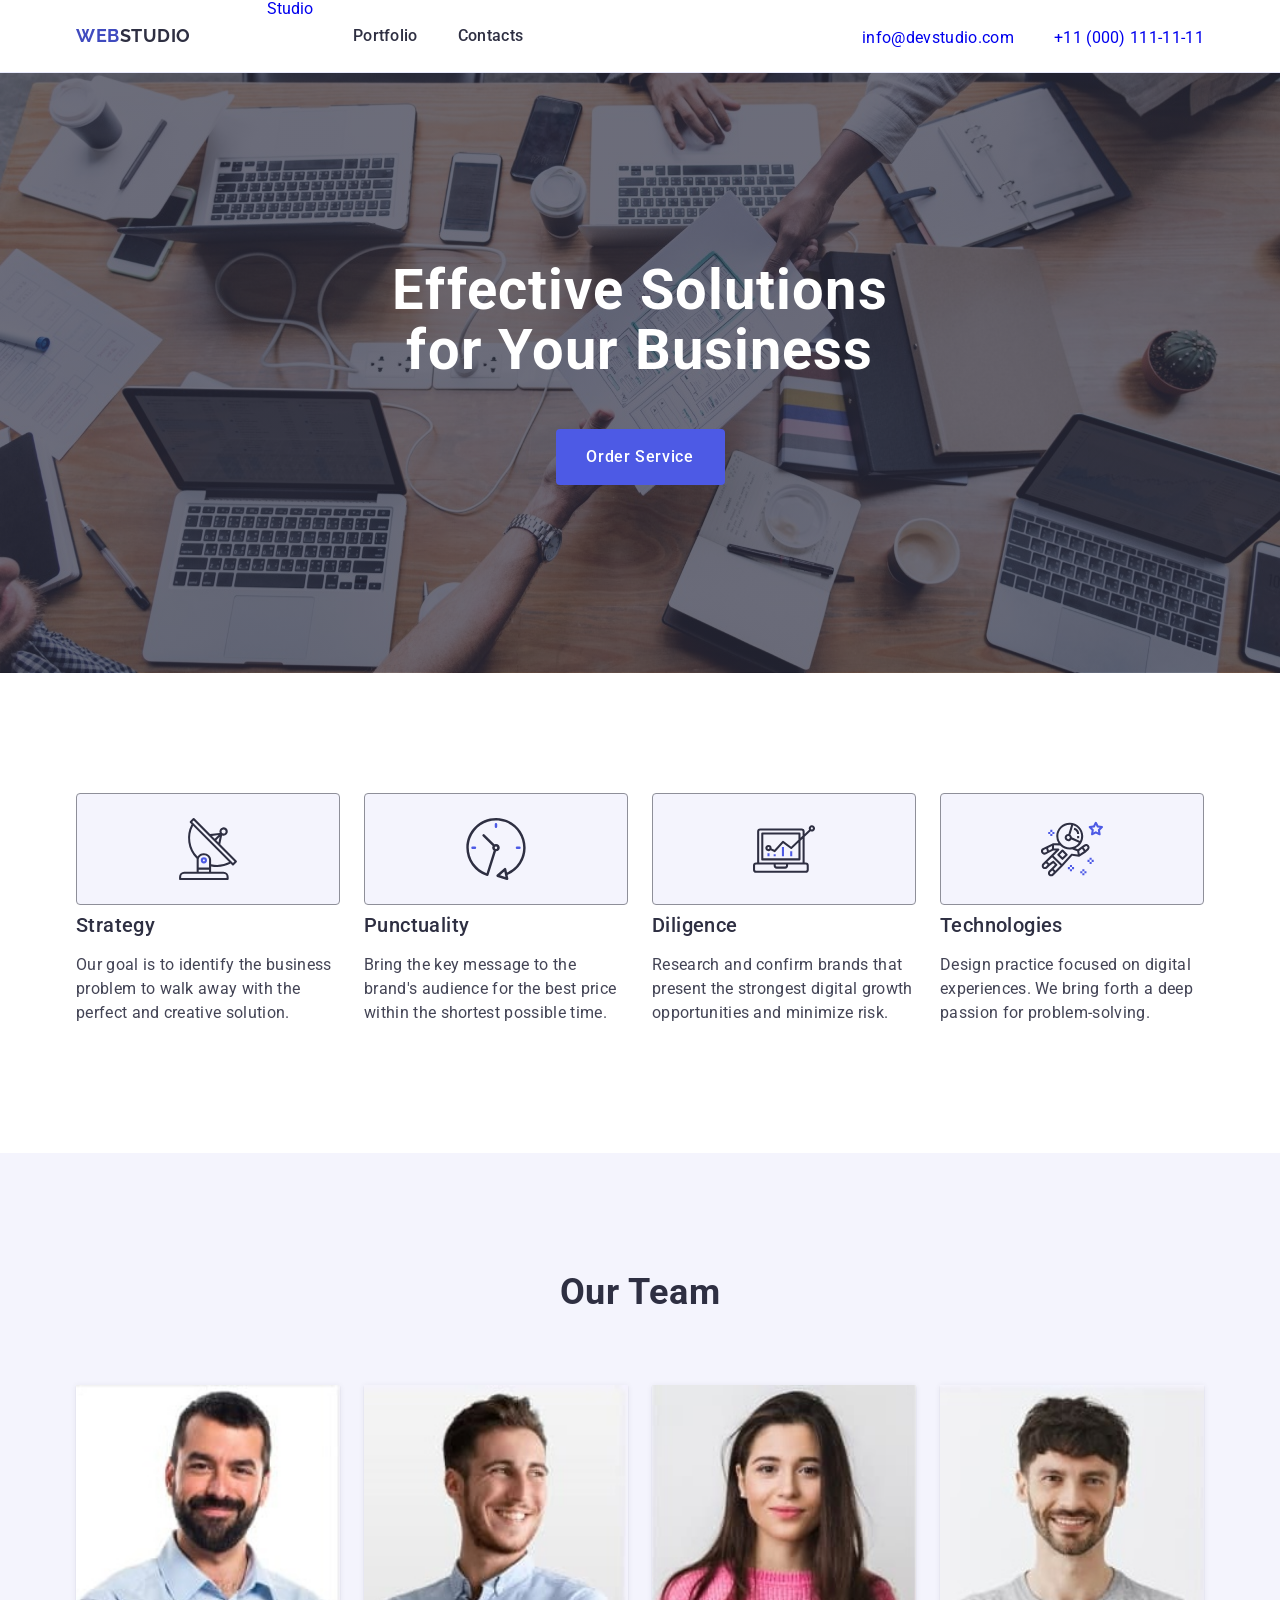
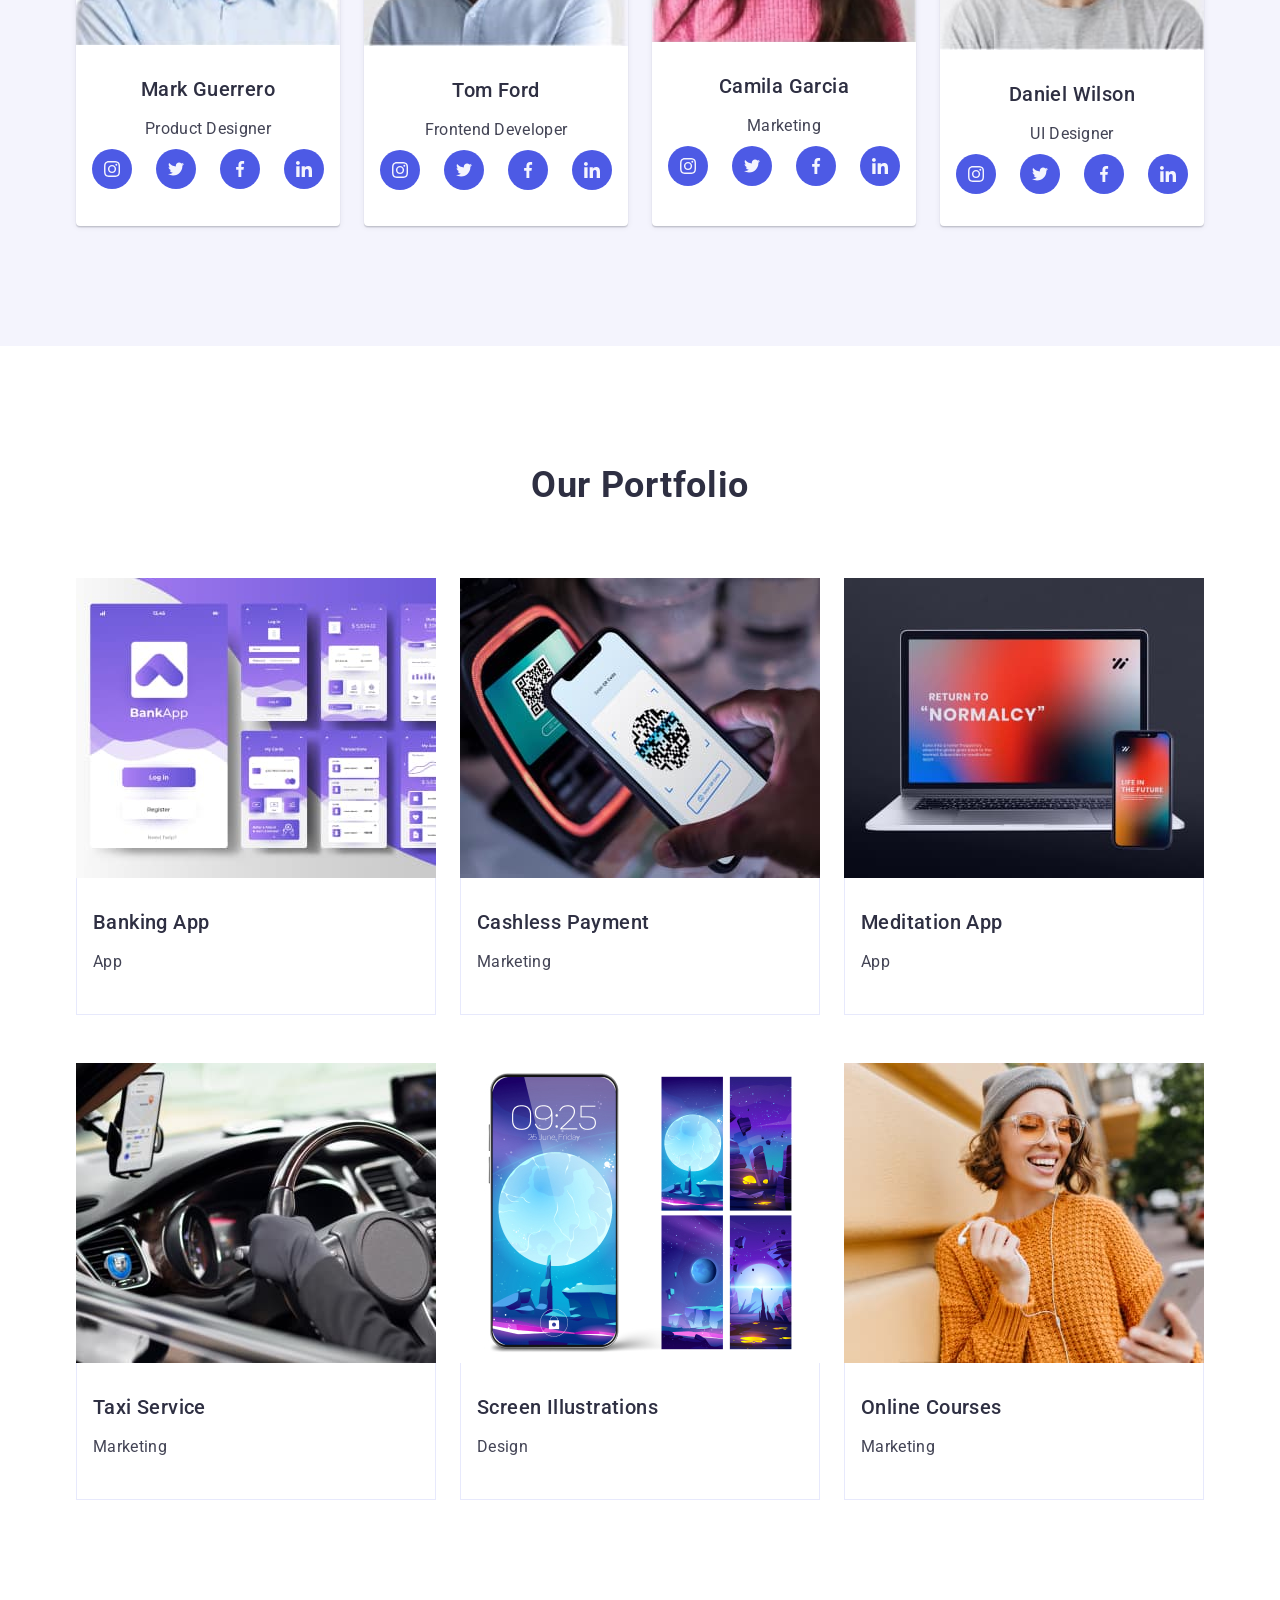
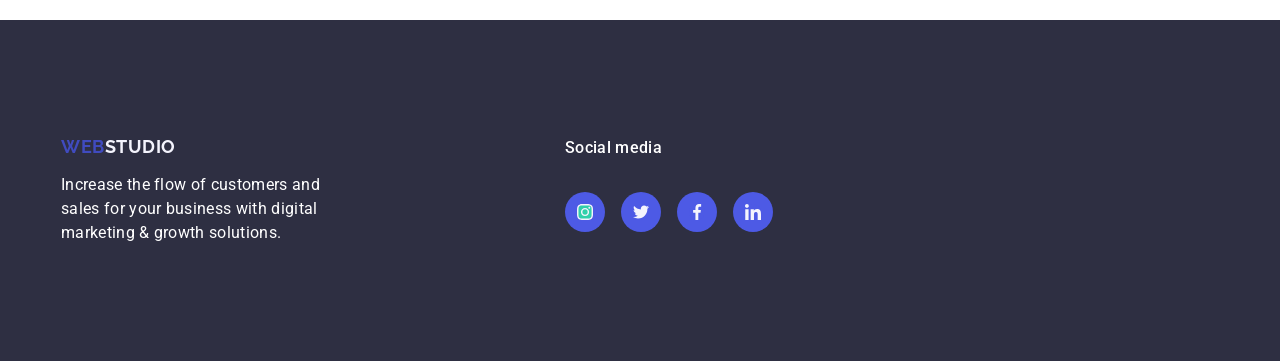
==== index.html @ cd9d6b8c "5 ver" ====
<!DOCTYPE html>
<html lang="en">
	<head>
		<meta charset="UTF-8" />
		<link rel="preconnect" href="https://fonts.googleapis.com" />
		<link rel="preconnect" href="https://fonts.gstatic.com" crossorigin />
		<link
			href="https://fonts.googleapis.com/css2?family=Raleway:ital,wght@0,700;1,700&family=Roboto:wght@400;500;700&display=swap"
			rel="stylesheet"
		/>
		<link
			rel="stylesheet"
			href="https://cdnjs.cloudflare.com/ajax/libs/modern-normalize/3.0.1/modern-normalize.min.css"
			integrity="sha512-q6WgHqiHlKyOqslT/lgBgodhd03Wp4BEqKeW6nNtlOY4quzyG3VoQKFrieaCeSnuVseNKRGpGeDU3qPmabCANg=="
			crossorigin="anonymous"
			referrerpolicy="no-referrer"
		/>
		<link href="./css/styles.css" rel="stylesheet" />
		<title>Document title</title>
	</head>

	<body>
		<header class="caption">
			<div class="container">
				<!-- Меню навігації -->
				<nav class="nav-logo-nav">
					<!--  logo -->
					<a href="./index.html" class="logo"> Web<span>Studio</span></a>

					<ul class="page-nav">
						<li class="page-nav-list">
							<a href="./index.html" class="link-current"> Studio </a>
						</li>
						<li class="page-nav-list">
							<a href="" class="link"> Portfolio </a>
						</li>
						<li class="page-nav-list">
							<a href="" class="link"> Contacts </a>
						</li>
					</ul>
				</nav>
				<address class="address">
					<ul class="page-address">
						<li class="link-address">
							<a href="mailto:info@devstudio.com" class="link-address-item">info@devstudio.com</a>
						</li>
						<li class="link-address">
							<a href="tel:+110001111111" class="link-address-item">+11 (000) 111-11-11</a>
						</li>
					</ul>
				</address>
			</div>
		</header>

		<main>
			<section class="section-one">
				<div class="container">
					<h1 class="head-one">Effective Solutions for Your Business</h1>
					<button type="button" class="button-one">Order Service</button>
				</div>
			</section>

			<section class="section-two">
				<div class="container">
					<h2 class="visually-hidden">Our advantages</h2>
					<ul class="advantages">
						<li class="list-advantages">
							<div class="icon-container">
								<svg class="icon" width="64"  height="64">
									<use href="./images/icons.svg#icon-antenna-1"    ></use>
								</svg>
							</div>
							<h3 class="head-tree">Strategy</h3>
							<p class="text-three">
								Our goal is to identify the business problem to walk away with the perfect and creative solution.
							</p>
						</li>
						<li class="list-advantages">
							<div class="icon-container">
								<svg class="icon" width="64"  height="64">
									<use href="./images/icons.svg#icon-clock-1" ></use>
								</svg>
							</div>
							<h3 class="head-tree">Punctuality</h3>
							<p class="text-three">
								Bring the key message to the brand's audience for the best price within the shortest possible time.
							</p>
						</li>
						<li class="list-advantages">
							<div class="icon-container">
							<svg class="icon" width="64"  height="64">
								<use href="./images/icons.svg#icon-diagram-1" ></use>
							</svg>
							</div>
							<h3 class="head-tree">Diligence</h3>
							<p class="text-three">
								Research and confirm brands that present the strongest digital growth opportunities and minimize risk.
							</p>
						</li>
						<li class="list-advantages">
							<div class="icon-container">
							<svg class="icon" width="64"  height="64">
								<use href="./images/icons.svg#icon-astronaut-1" ></use>
							</svg>
						    </div>
							<h3 class="head-tree">Technologies</h3>
							<p class="text-three">
								Design practice focused on digital experiences. We bring forth a deep passion for problem-solving.
							</p>
						</li>
					</ul>
				</div>
			</section>

			<section class="section-three">
				<div class="container">
					<h2 class="head-second">Our Team</h2>
					<ul class="our-team">
						<li class="list-three">
							<img src="./images/Team-Card-1.jpg" alt="Mark Guerrero" width="264" />
							<div class="name">
								<h3 class="head-tree">Mark Guerrero</h3>
								<p class="text-three">Product Designer</p>
								
									<ul  class="net">
										<li  class="circle">
											<a href="" class="link-circle"> 
											<svg class="icon-net" width="16" height="16">
												<use href="./images/icon-net.svg#icon-instagram-2"></use>
											</svg>
										</a>
										</li>
										<li class="circle">
											<a href="" class="link-circle"> 
											<svg class="icon-net" width="16" height="16">
												<use href="./images/icon-net.svg#icon-twitter-1"></use>
											</svg>
											</a>
										</li>
										<li class="circle">
											<a href="" class="link-circle" > 
											<svg class="icon-net" width="16" height="16">
												<use href="./images/icon-net.svg#icon-facebook-1"></use>
											</svg>
											</a>
										</li>
										<li class="circle">
											<a href="" class="link-circle"> 
											<svg class="icon-net" width="16" height="16">
												<use href="./images/icon-net.svg#icon-linkedin-1"></use>
											</svg>
											</a>
										</li>
									</ul>
									
								</div>
						</li>
						<li class="list-three">
							<img src="./images/Team-Card-2.jpg" alt="Tom Ford" width="264" />
							<div class="name">
								<h3 class="head-tree">Tom Ford</h3>
								<p class="text-three">Frontend Developer</p>
								<ul  class="net">
									<li  class="circle">
										
										<svg class="icon-net" width="16" height="16">
											<use href="./images/icon-net.svg#icon-instagram-2"></use>
										</svg>
									   
									</li>
									<li class="circle">

										<svg class="icon-net" width="16" height="16">
											<use href="./images/icon-net.svg#icon-twitter-1"></use>
										</svg>
									</li>
									<li class="circle">
										<svg class="icon-net" width="16" height="16">
											<use href="./images/icon-net.svg#icon-facebook-1"></use>
										</svg>
									</li>
									<li class="circle">
										<svg class="icon-net" width="16" height="16">
											<use href="./images/icon-net.svg#icon-linkedin-1"></use>
										</svg>
									</li>
								</ul>
							</div>
						</li>
						<li class="list-three">
							<img src="./images/Team-Card-3.jpg" alt="Camila Garcia" width="264" />
							<div class="name">
								<h3 class="head-tree">Camila Garcia</h3>
								<p class="text-three">Marketing</p>
								<ul  class="net">
									<li  class="circle">
										
										<svg class="icon-net" width="16" height="16">
											<use href="./images/icon-net.svg#icon-instagram-2"></use>
										</svg>
									   
									</li>
									<li class="circle">

										<svg class="icon-net" width="16" height="16">
											<use href="./images/icon-net.svg#icon-twitter-1"></use>
										</svg>
									</li>
									<li class="circle">
										<svg class="icon-net" width="16" height="16">
											<use href="./images/icon-net.svg#icon-facebook-1"></use>
										</svg>
									</li>
									<li class="circle">
										<svg class="icon-net" width="16" height="16">
											<use href="./images/icon-net.svg#icon-linkedin-1"></use>
										</svg>
									</li>
								</ul>
							</div>
						</li>
						<li class="list-three">
							<img src="./images/Team-Card-4.jpg" alt="Daniel Wilson" width="264" />
							<div class="name">
								<h3 class="head-tree">Daniel Wilson</h3>
								<p class="text-three">UI Designer</p>
								<ul  class="net">
									<li  class="circle">
										
										<svg class="icon-net" width="16" height="16">
											<use href="./images/icon-net.svg#icon-instagram-2"></use>
										</svg>
									   
									</li>
									<li class="circle">

										<svg class="icon-net" width="16" height="16">
											<use href="./images/icon-net.svg#icon-twitter-1"></use>
										</svg>
									</li>
									<li class="circle">
										<svg class="icon-net" width="16" height="16">
											<use href="./images/icon-net.svg#icon-facebook-1" ></use>
										</svg>
									</li>
									<li class="circle">
										<svg class="icon-net" width="16" height="16">
											<use href="./images/icon-net.svg#icon-linkedin-1"></use>
										</svg>
									</li>
								</ul>
							</div>
						</li>
					</ul>
				</div>
			</section>
			<section class="section-four">
				<div class="container">
					<h2 class="head-second">Our Portfolio</h2>
					<ul class="our-portfolio">
						<li class="list-portfolio">
						       <!-- <div class="box-overlay"> -->
								<div class="list-portfolio-img">
									<img src="./images/portfolio-1.jpg" alt="Banking App" width="360" height="300" />
									<p class="text-paragraph">
										14 Stylish and User-Friendly App Design Concepts · Task Manager App · Calorie Tracker App · Exotic Fruit Ecommerce App · Cloud Storage App
									</p>
								</div>
								<!-- <div class="overlay">
									<p class="text-paragraph">
										14 Stylish and User-Friendly App Design Concepts · Task Manager App · Calorie Tracker App · Exotic Fruit Ecommerce App · Cloud Storage App
									</p>
								</div> -->
						        <!-- </div> -->
							   <div class="list-app">
								<h3 class="head-tree">Banking App</h3>
								<p class="text-three">App</p>
							   </div>
							
						</li>
						<li class="list-portfolio">
							    <div class="box-overlay">
								<div class="list-portfolio-img">
									<img src="./images/portfolio-2.jpg" alt="Cashless Payment" width="360" height="300" />
								</div>
								<div class="overlay">
									<p class="text-paragraph">
										14 Stylish and User-Friendly App Design Concepts · Task Manager App · Calorie Tracker App · Exotic Fruit Ecommerce App · Cloud Storage App
									</p>
								</div>
						        </div>
								<div class="list-app">
								<h3 class="head-tree">Cashless Payment</h3>
								<p class="text-three">Marketing</p>
							</div>
						</li>
						<li class="list-portfolio">
							    <div class="box-overlay">
								<div class="list-portfolio-img">
									<img src="./images/portfolio-3.jpg" alt="Meditation App" width="360" height="300" />
								</div>
								<div class="overlay">
									<p class="text-paragraph">
										14 Stylish and User-Friendly App Design Concepts · Task Manager App · Calorie Tracker App · Exotic Fruit Ecommerce App · Cloud Storage App
									</p>
								</div>
						        </div>
							
							<div class="list-app">
								<h3 class="head-tree">Meditation App</h3>
								<p class="text-three">App</p>
							</div>
						</li>
						<li class="list-portfolio">
							<div class="list-portfolio-img">
								<div class="box-overlay">
									<div class="list-portfolio-img">
										<img src="./images/portfolio-4.jpg" alt="Taxi Service" width="360" height="300" />
									</div>
									<div class="overlay">
										<p class="text-paragraph">
											14 Stylish and User-Friendly App Design Concepts · Task Manager App · Calorie Tracker App · Exotic Fruit Ecommerce App · Cloud Storage App
										</p>
									</div>
								</div>
							</div>
							<div class="list-app">
								<h3 class="head-tree">Taxi Service</h3>
								<p class="text-three">Marketing</p>
							</div>
						</li>
						<li class="list-portfolio">
							<div class="list-portfolio-img">
								<div class="box-overlay">
									<div class="list-portfolio-img">
										<img  src="./images/portfolio-5.jpg" alt="Screen Illustrations" width="360" height="300" />
									</div>
									<div class="overlay">
										<p class="text-paragraph">
											14 Stylish and User-Friendly App Design Concepts · Task Manager App · Calorie Tracker App · Exotic Fruit Ecommerce App · Cloud Storage App
										</p>
									</div>
								</div>
							</div>
							
							<div class="list-app">
								<h3 class="head-tree">Screen Illustrations</h3>
								<p class="text-three">Design</p>
							</div>
						</li>
						<li class="list-portfolio">
							<div class="box-overlay">
								<div class="list-portfolio-img">
									<img  src="./images/portfolio-6.jpg" alt="Online Courses" width="360" height="300" />
								</div>
								<div class="overlay">
									<p class="text-paragraph">
										14 Stylish and User-Friendly App Design Concepts · Task Manager App · Calorie Tracker App · Exotic Fruit Ecommerce App · Cloud Storage App
									</p>
								</div>
							</div>
							
							<div class="list-app">
								<h3 class="head-tree">Online Courses</h3>
								<p class="text-three">Marketing</p>
							</div>
						</li>
					</ul>
				</div>
			</section>
		</main>

		<footer class="basement">
			<div class="container">
				<div class="footer-logo">
					<a href="./index.html" class="logo">Web<span class="logo-footer">Studio</span></a>
					<p class="text-footer">
						Increase the flow of customers and sales for your business with digital marketing & growth solutions.
					</p>
				</div>
				<div class="footer-net">
					<p class="footer-paragraph">Social media</p>
					<ul  class="net  circle-footer">
						<li  class="circle">
							<a href="" class="link-circle link-circle-footer">
								<svg class="icon-net " width="24" height="24">
									<use href="./images/icon-net.svg#icon-instagram-2"></use>
								</svg>
							</a>
					
						</li>
						<li class="circle">
							<a href="" class="link-circle">
								<svg class="icon-net"  width="24" height="24">
									<use href="./images/icon-net.svg#icon-twitter-1"></use>
								</svg>
							</a>
						</li>
						<li class="circle">
							<a href="" class="link-circle">
								<svg class="icon-net"  width="24" height="24">
									<use href="./images/icon-net.svg#icon-facebook-1"></use>
								</svg>
							</a>
						</li>
						<li class="circle">
							<a href="" class="link-circle">
								<svg class="icon-net"  width="24" height="24">
									<use href="./images/icon-net.svg#icon-linkedin-1"></use>
								</svg>
							</a>
						</li>
					</ul>
				</div>
			</div>
		</footer>
	</body>
</html>
---- css/styles.css ----
body {
	font-family: "Roboto", sans-serif;
	color: #434455;
	background-color: #ffffff;
	text-decoration: none;
	font-style: normal;
}
h1,
h2,
h3,
h4 p {
	margin-top: 0;
	margin-bottom: 0;
}
ul,
ol {
	margin-top: 0;
	margin-bottom: 0;
	padding-left: 0;
}
a {
	text-decoration: none;
	display: block;
}
ul {
	list-style-type: none;
}
img {
	overflow: hidden;
	display: block;
	max-width: 100%;
	height: auto;
}
section {
	padding-top: 120px;
	padding-bottom: 120px;
	max-width: 1440px;

}
.visually-hidden {
	position: absolute;
	width: 1px;
	height: 1px;
	margin: -1px;
	border: 0;
	padding: 0;
	white-space: nowrap;
	clip-path: inset(100%);
	clip: rect(0 0 0 0);
	overflow: hidden;
}
.caption {
	border-bottom: 1px solid #e7e9fc;
	box-shadow: 0px 2px 1px rgba(46, 47, 66, 0.08), 
	                     0px 1px 1px rgba(46, 47, 66, 0.16), 
						 0px 1px 6px rgba(46, 47, 66, 0.08);
}
.container {
	max-width: 1158px;
	margin: 0 auto;
	padding: 0 15px;
}
.caption .container {
	display: flex;
}

.nav-logo-nav {
	display: flex;
	align-items: center;
}
nav .link {
	font-weight: 500;
	font-size: 16px;
	line-height: 1.5;
	letter-spacing: 0.02em;
	color: #2e2f42;
	font-weight: 500;
	align-items: center;
}
nav .link:hover {
	color: #404bbf;
}
nav .link:focus {
	color: #404bbf;
}
.logo {
	font-family: "Raleway", sans-serif;
	font-size: 18px;
	font-weight: 700;
	line-height: 1.17;
	letter-spacing: 0.03em;
	text-transform: uppercase;
	/* color: #4d5ae5; */
	margin-right: 76px;
	display: inline-block;
	/* margin-bottom: 16px; */
	/* display: inline-block; */
	position: relative;
	color: #404bbf;
}
.logo span {
	color: #2e2f42;
}
.page-nav {
	display: flex;
	/* margin-left: 76px; */
	gap: 40px;
	
}
.page-nav-list:hover::after {
	content: "";
  width: 100%;
  height: 4px;
    background: #404BBF;
  position: absolute;
  left: 0;
  bottom: -1px; 
  background-color: #404bbf;
  border-radius: 2px; 

}
.link {
	padding: 24px 0;
}
.link-current{
	transition: color 250ms cubic-bezier(0.4, 0, 0.2, 1);
}
nav .current {
	color: #404BBF;
	position: relative;
	transition: 250ms cubic-bezier(0.4, 0, 0.2, 1);
}
.current::after {
	display: block;
	content:"";
	border-radius: 2px;
width: 48px;
height: 4px;
background-color: #404bbf;
position: absolute;
left: 0;
bottom: -1px;
}
.address {
	display: flex;
	font-style: normal;
	align-items: center;
	margin: 24px 0px 24px auto;
}
.page-address {
	display: flex;
	gap: 40px;
	align-items: center;
}

.link-address {
	display: flex;
	line-height: 24px;
	letter-spacing: 0.02em;
	color: #434455;
	height: 20px;
	font-size: 16px;
	font-weight: 400;
	text-align: left;
	transition: 250ms cubic-bezier(0.4, 0, 0.2, 1);
}
link-address-item {
	color: #434455;
	transition:color 250ms cubic-bezier(0.4, 0, 0.2, 1);
}

.link-address:hover {
	color: #404bbf;
}
.link-address:focus {
	color: #404bbf;
}
.icon {
	fill: none;
	width: 64px;
	height: 64px;
	}

.section-one {
	display: flex;
    max-width: 1440px;
	background-color: #2e2f42;
	padding-top: 188px;
	padding: 188px 0;
		background-size: cover;
	background-image: linear-gradient(rgba(46, 47, 66, 0.7),
	 rgba(46, 47, 66, 0.7)), 
	 url(../images/people-office.jpg);
	 background-repeat: no-repeat;
	 background-position: center;
	 transition: background-color 250ms cubic-bezier(0.4, 0, 0.2, 1); 
}
	  
.list-section-one li {
	padding: 40px;
}
.section-one .container {
	display: flex;
	flex-direction: column;
	padding: 0px;
}

.head-one {
	font-family: Roboto;
	font-size: 56px;
	font-weight: 700;
	text-align: center;
	line-height: 1.07;
	letter-spacing: 0.02em;
	color: #ffffff;
	max-width: 496px;
	display: block;
}
.button-one {
	display: block;
	font-family: "Roboto", sans-serif;
	background-color: #4d5ae5;
	font-size: 16px;
	font-weight: 500;
	line-height: 1.5;
	letter-spacing: 0.04em;
	color: #ffffff;
	min-width: 169px;
	width: 169px;
	height: 56px;
	border: none;
	border-radius: 4px;
	cursor: pointer;
	margin: 48px auto 0 auto;
	transition: background-color 250ms cubic-bezier(0.4, 0, 0.2, 1);
}
button:hover {
	background-color: #404bbf;
}
button:focus {
	background-color: #404bbf;
}
.section-two {
	padding: 120px 0;
}
.section-two .container {
	display: flex;
	flex-direction: column;
}
.icon-container {
	
	display: flex;
	align-items: center;
	justify-content: center;
	width: 264px;
	height: 112px;
		border: 1px solid #8e8f99;
	padding: 24px 100px;
	margin-bottom: 8px;
	background-color: #f4f4fd;
	border-radius: 4px; 
	}

.section-two .container h2 {
	visibility: hidden;
}
.advantages {
	display: flex;
	gap: 24px;
}
.list-advantages {
	
	
	width: calc((100% - 72px) / 4);
	margin: 0px;
	gap: 24px;
}

.head-tree {
	font-family: Roboto;
	font-size: 20px;
	font-weight: 500;
	line-height: 1.2;
	letter-spacing: 0.02em;
	color: #2e2f42;
	text-align: left;
	margin-bottom: 8px;
}
.text-three {
	font-family: Roboto;
	font-size: 16px;
	font-weight: 400;
	line-height: 1.5;
	letter-spacing: 0.02em;
	color: #434455;
	/* text-align: center; */
	margin-bottom: 8px;
}
.section-three {
	background-color: #f4f4fd;
}
.section-three .container {
	display: flex;
	flex-direction: column;
}

.head-second {
	font-family: Roboto;
	font-size: 36px;
	font-weight: 700;
	text-align: center;
	line-height: 1.11;
	letter-spacing: 0.02em;
	text-transform: capitalize;
	color: #2e2f42;
	/* padding-bottom: 72px; */
	margin-bottom: 72px;
}
.our-team {
	display: flex;
	gap: 24px;
}
.list-three {
	background-color: #ffffff;
	width: calc((100% - 72px) / 4);
	border-radius: 0px 0px 4px 4px;
	box-shadow: 0px 2px 1px 0px #2E2F4214,
	0px 1px 1px 0px #2E2F4229, 
	0px 1px 6px 0px #2E2F4214;
}
.name {
	padding: 32px 0
}
.net {
	display: flex;
	gap: 24px;
	justify-content: center; 

}
.icon-net {
	fill: #f4f4fd;

}
.circle {
	display:flex;
	width: 40px;
	height: 40px;
	background-color: #4d5ae5;
	border-radius: 50%;
	padding: 12px;
	/* gap: 16px; */

}
.link-circle {
	display: flex;
	width: 100%;
	height: 100%;
	background-color:#4d5ae5;
	border-radius: 50%;
	align-items: center; 
	justify-content: center; 
	transition: background-color 250ms cubic-bezier(0.4, 0, 0.2, 1);
}
.link-circle:hover {
	background-color: #31d0aa;
}
.link-circle:focus {
	background-color: #31d0aa;
}
.section-four {
	padding-top: 120px;
	padding-bottom: 120px;
}
.section-four .container {
	flex-direction: column;
	flex-wrap: wrap;
	width: 1128px;
	padding: 0px;
}
.our-team h3 {
	font-family: Roboto;
	font-size: 20px;
	font-weight: 500;
	text-align: center;
	line-height: 1.2;
	letter-spacing: 0.02em;
	color: #2e2f42;
}
.our-team p {
	font-family: Roboto;
	font-size: 16px;
	font-weight: 400;
	text-align: center;
	line-height: 1.5;
	letter-spacing: 0.02em;
	color: #434455;
}
.our-portfolio {
	display: flex;
	flex-wrap: wrap;
	flex-basis: calc((100% - 48px) / 3);
	row-gap: 48px;
	column-gap: 24px;
	}
.list-portfolio {
	
	width: calc((100% - 48px) / 3);
	transition: box-shadow 250ms cubic-bezier(0.4, 0, 0.2, 1); 
}
.list-portfolio-img {
	position: relative;
	overflow: hidden;
}
.box-overlay {
	position: relative;
	overflow: hidden;
}
/* .overlay {
	position: absolute;
	top: 0;	
	height: 100%;
	width: 100%;
	background: #4d5ae5;
	transform: translateY(100%); 
	transition: transform 250ms cubic-bezier(0.4, 0, 0.2, 1);
} */
.list-portfolio:hover  .overlay {
	transform: translateY(0%);
}
.list-portfolio:hover {
	box-shadow: 0px 2px 1px 0px #2E2F4214, 
	0px 1px 1px 0px #2E2F4229, 
	0px 1px 6px 0px #2E2F4214;
	}
.text-paragraph {
	position: absolute;
	top: 0;	
	font-size: 16px;
	line-height: 1.5;
	letter-spacing: 0.02em;
	color: #f4f4fd;
	padding: 40px 32px;
	background-color: #4d5ae5;
	height: 100%;
	width: 100%;
	transform: translateY(100%);
	/* font-family: "Roboto", sans-serif;
	font-weight: 400; */
	transition: transform 250ms cubic-bezier(0.4, 0, 0.2, 1);
}
.our-portfolio h3 {
	font-family: Roboto;
	font-size: 20px;
	font-weight: 500;
	text-align: left;
	line-height: 1.2;
	letter-spacing: 0.02em;
	color: #2e2f42;
	margin-bottom: 8px;
}
.list-app {
	padding: 32px 16px;
	border: 1px solid #e7e9fc;
	border-top: none;
}

.our-portfolio p {
	font-family: Roboto;
	font-size: 16px;
	font-weight: 400;
	text-align: left;
	line-height: 1.5;
	letter-spacing: 0.02em;
	color: #434455;
}
.basement {
	background-color: #2e2f42;
		padding: 100px 0;
}
.basement .container {
	display:flex;
	align-items: baseline;
	padding-left: 0;
	gap: 120px;

}
.basement .logo {
	font-family: "Raleway", sans-serif;
	font-size: 18px;
	font-weight: 700;
	line-height: 1.17;
	letter-spacing: 0.03em;
	text-transform: uppercase;
	display: inline-block;
	margin-bottom: 16px;
}

.basement .logo-footer {
	color: #f4f4fd;
}
.text-footer {
	font-family: Roboto;
	font-size: 16px;
	font-weight: 400;
	line-height: 1.5;
	color: #FFFFFF;
	letter-spacing: 0.02em;
	max-width: 264px;
	margin-bottom: 16px;
	margin-top: 0px;
}
.footer-paragraph{
font-weight: 500;
font-size: 16px;
line-height: 1.5;
letter-spacing: 0.02em;
color: #fff;
margin-bottom: 16px;
}
.nav-logo-nav .logo {
	display: flex;
}

.footer-list {
	width: 264px;
	height: 112px;
}
.footer-net {
	display: inline-flex;
	flex-direction: column;
	gap:16px;
	max-width: 264px;
}
.footer-logo {
	display: flex;
	flex-direction: column;
	max-width: 264px;
	margin-right: 120px 

}
.link-circle-footer {
	display: flex;
	width: 100%;
	height: 100%;
	background-color: #31d0aa;
}
.circle-footer {
	gap: 16px;
}
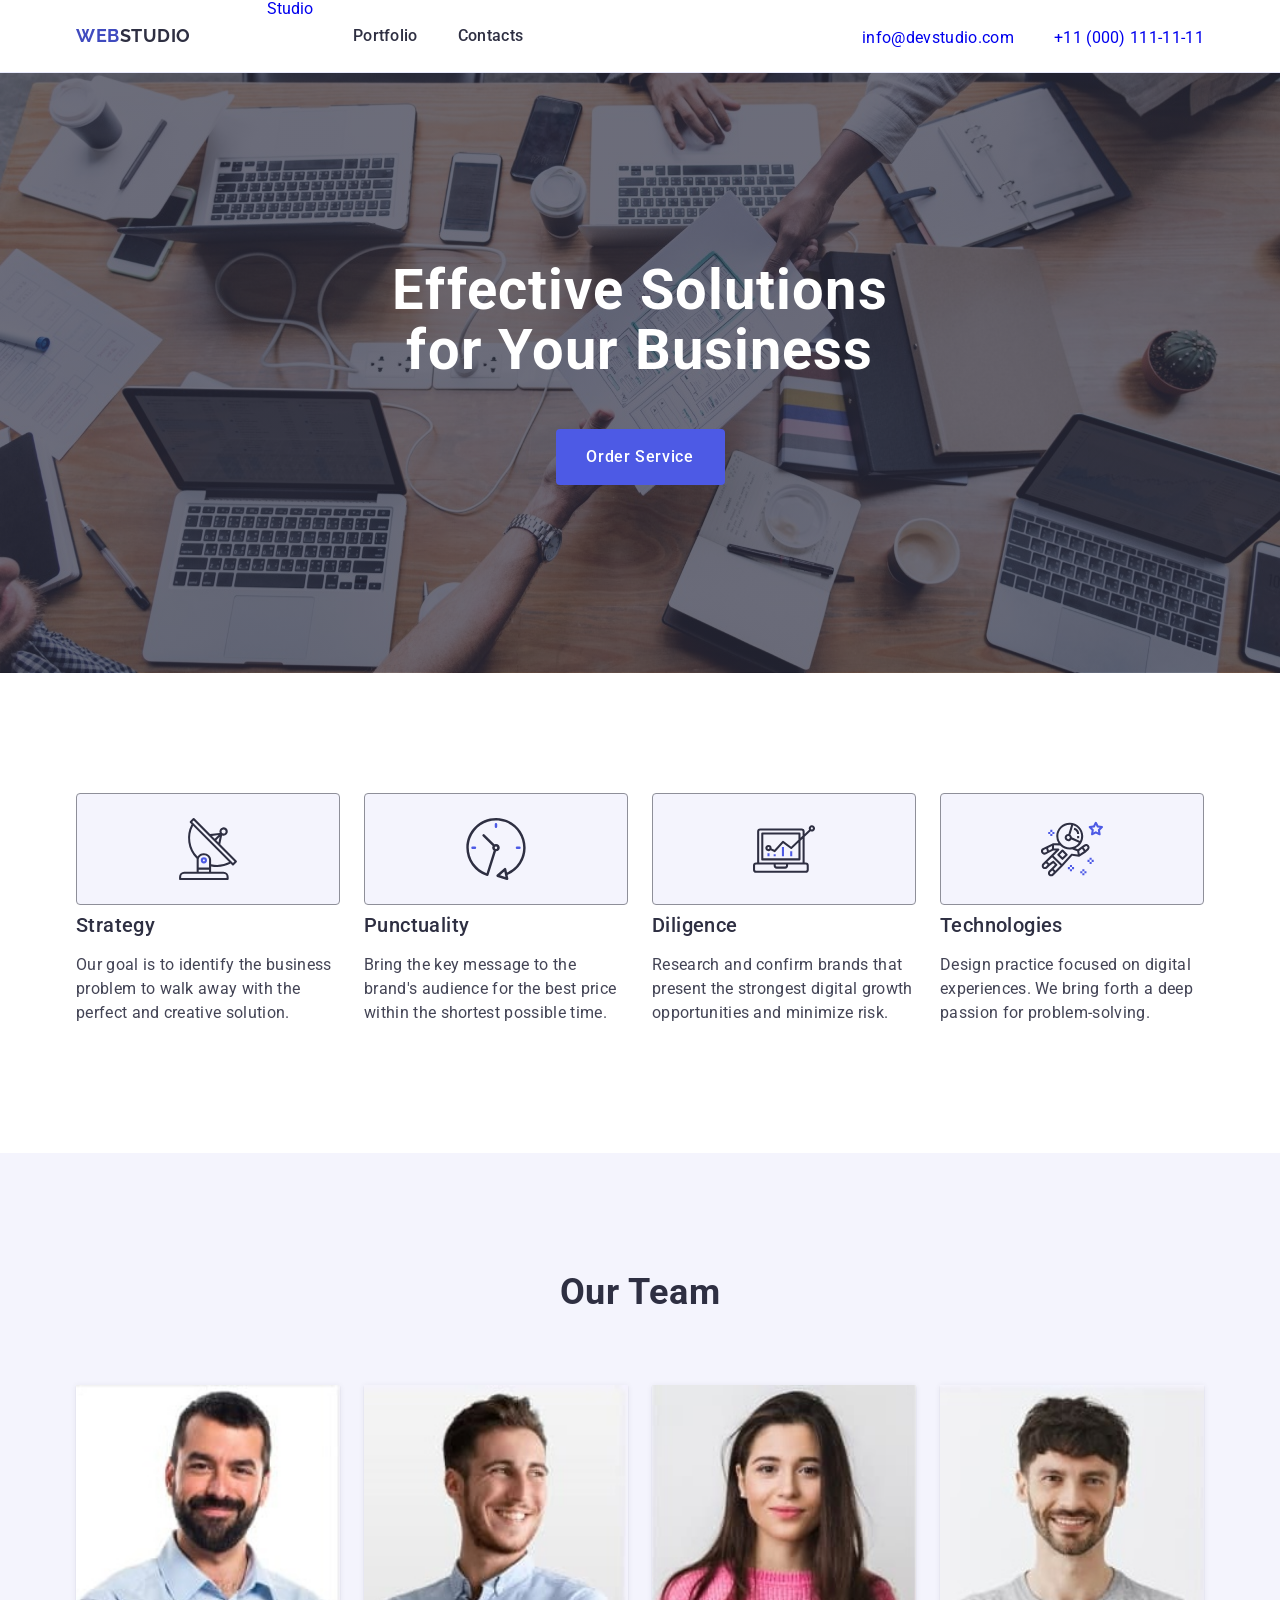
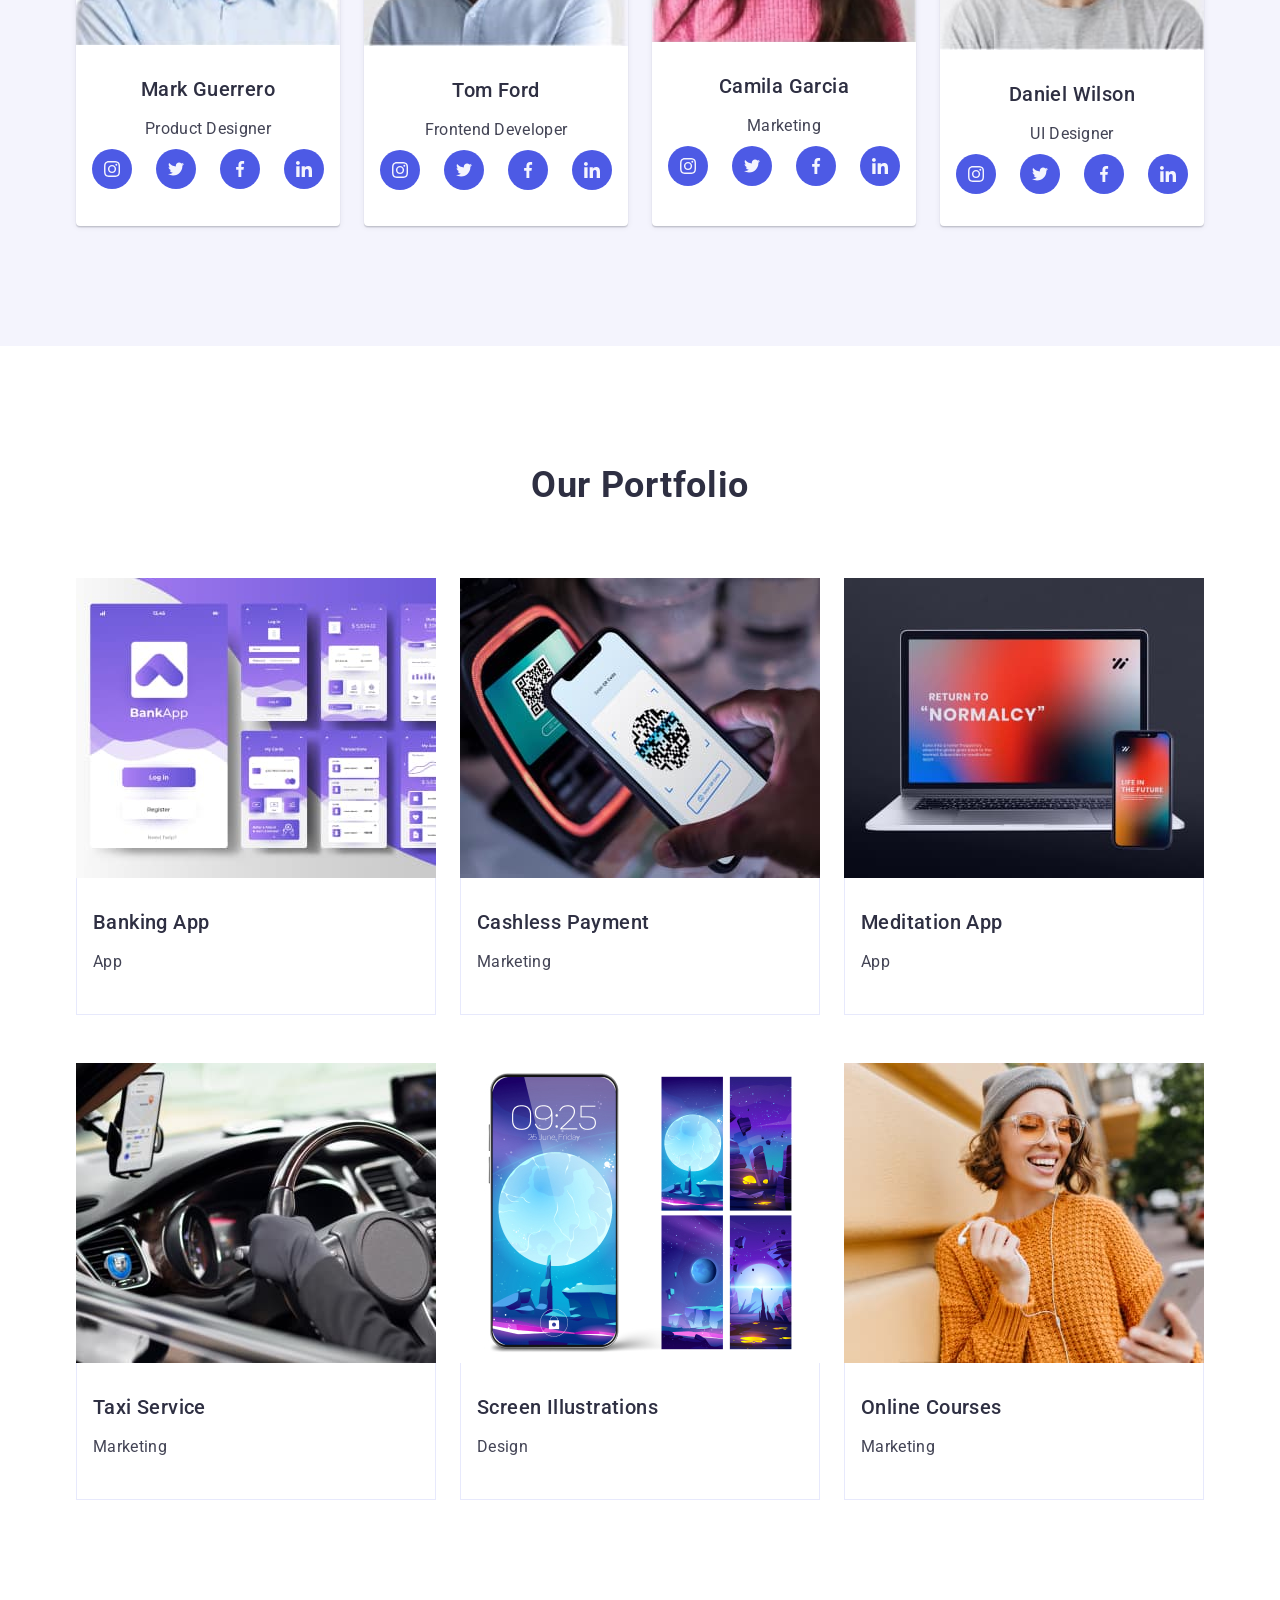
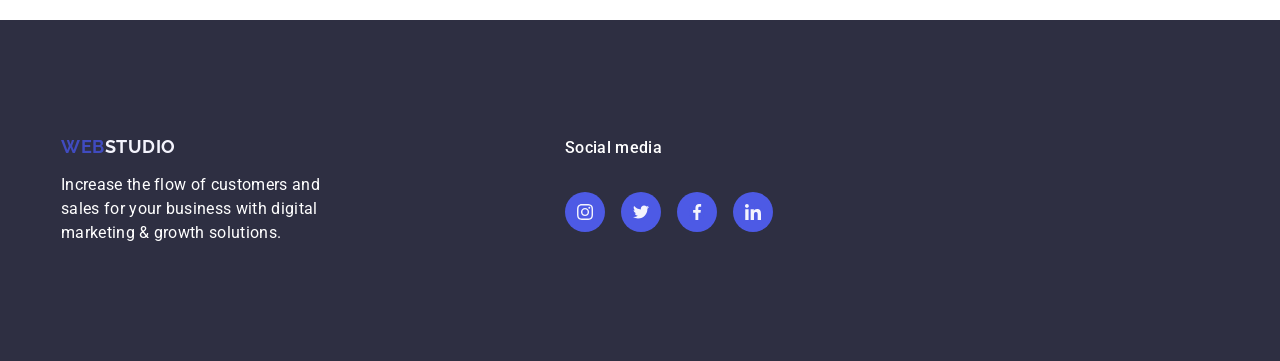
==== commit 0b611e49: "5 ver" ====
--- a/index.html
+++ b/index.html
@@ -259,20 +259,15 @@
 					<h2 class="head-second">Our Portfolio</h2>
 					<ul class="our-portfolio">
 						<li class="list-portfolio">
-						       <!-- <div class="box-overlay"> -->
-								<div class="list-portfolio-img">
+						       	<div class="list-portfolio-img">
 									<img src="./images/portfolio-1.jpg" alt="Banking App" width="360" height="300" />
-									<p class="text-paragraph">
+									<div class="overlay">
+										<p class="text-paragraph">
 										14 Stylish and User-Friendly App Design Concepts · Task Manager App · Calorie Tracker App · Exotic Fruit Ecommerce App · Cloud Storage App
-									</p>
-								</div>
-								<!-- <div class="overlay">
-									<p class="text-paragraph">
-										14 Stylish and User-Friendly App Design Concepts · Task Manager App · Calorie Tracker App · Exotic Fruit Ecommerce App · Cloud Storage App
-									</p>
-								</div> -->
-						        <!-- </div> -->
-							   <div class="list-app">
+										</p>
+									</div>
+								</div>
+								  <div class="list-app">
 								<h3 class="head-tree">Banking App</h3>
 								<p class="text-three">App</p>
 							   </div>
@@ -382,7 +377,7 @@
 					<p class="footer-paragraph">Social media</p>
 					<ul  class="net  circle-footer">
 						<li  class="circle">
-							<a href="" class="link-circle link-circle-footer">
+							<a href="" class="link-circle">
 								<svg class="icon-net " width="24" height="24">
 									<use href="./images/icon-net.svg#icon-instagram-2"></use>
 								</svg>
--- a/css/styles.css
+++ b/css/styles.css
@@ -355,6 +355,7 @@
 	display: flex;
 	width: 100%;
 	height: 100%;
+	margin-bottom: 16px;
 	background-color:#4d5ae5;
 	border-radius: 50%;
 	align-items: center; 
@@ -431,23 +432,18 @@
 	box-shadow: 0px 2px 1px 0px #2E2F4214, 
 	0px 1px 1px 0px #2E2F4229, 
 	0px 1px 6px 0px #2E2F4214;
-	}
-.text-paragraph {
+	transform: translateY(0%);
+}
+.overlay {
 	position: absolute;
 	top: 0;	
-	font-size: 16px;
-	line-height: 1.5;
-	letter-spacing: 0.02em;
-	color: #f4f4fd;
-	padding: 40px 32px;
 	background-color: #4d5ae5;
 	height: 100%;
-	width: 100%;
+	width: 100%;	
 	transform: translateY(100%);
-	/* font-family: "Roboto", sans-serif;
-	font-weight: 400; */
-	transition: transform 250ms cubic-bezier(0.4, 0, 0.2, 1);
-}
+	transition: transform 250ms cubic-bezier(0.4, 0, 0.2, 1); 
+}
+
 .our-portfolio h3 {
 	font-family: Roboto;
 	font-size: 20px;
@@ -464,7 +460,7 @@
 	border-top: none;
 }
 
-.our-portfolio p {
+.text-three{
 	font-family: Roboto;
 	font-size: 16px;
 	font-weight: 400;
@@ -472,6 +468,14 @@
 	line-height: 1.5;
 	letter-spacing: 0.02em;
 	color: #434455;
+}
+.text-paragraph {
+	font-size: 16px;
+line-height: 1.5;
+letter-spacing: 0.02em;
+color: #f4f4fd;
+padding: 40px 32px;
+
 }
 .basement {
 	background-color: #2e2f42;
@@ -482,7 +486,6 @@
 	align-items: baseline;
 	padding-left: 0;
 	gap: 120px;
-
 }
 .basement .logo {
 	font-family: "Raleway", sans-serif;
@@ -514,7 +517,7 @@
 font-size: 16px;
 line-height: 1.5;
 letter-spacing: 0.02em;
-color: #fff;
+color: #FFFFFF ;
 margin-bottom: 16px;
 }
 .nav-logo-nav .logo {
@@ -536,14 +539,13 @@
 	flex-direction: column;
 	max-width: 264px;
 	margin-right: 120px 
-
-}
-.link-circle-footer {
+}
+/* .link-circle-footer {
 	display: flex;
 	width: 100%;
 	height: 100%;
 	background-color: #31d0aa;
-}
+} */
 .circle-footer {
 	gap: 16px;
 }
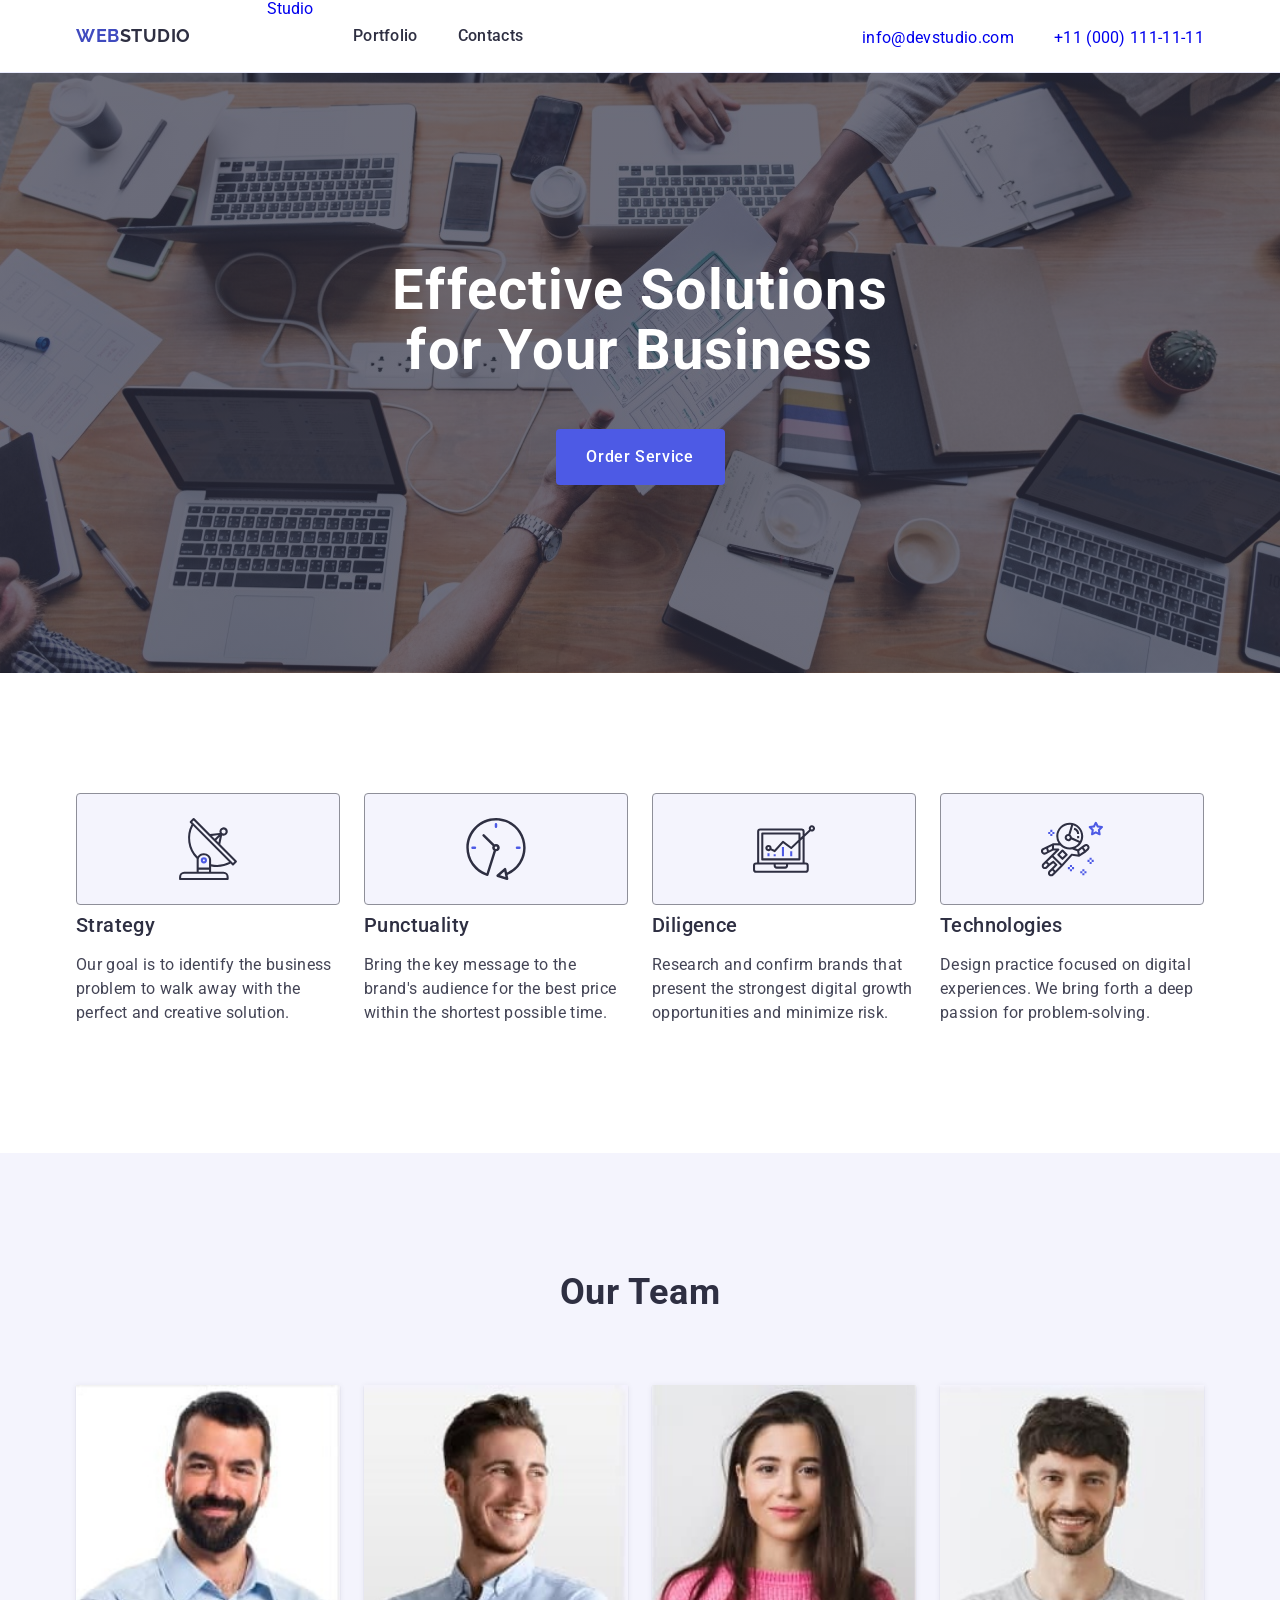
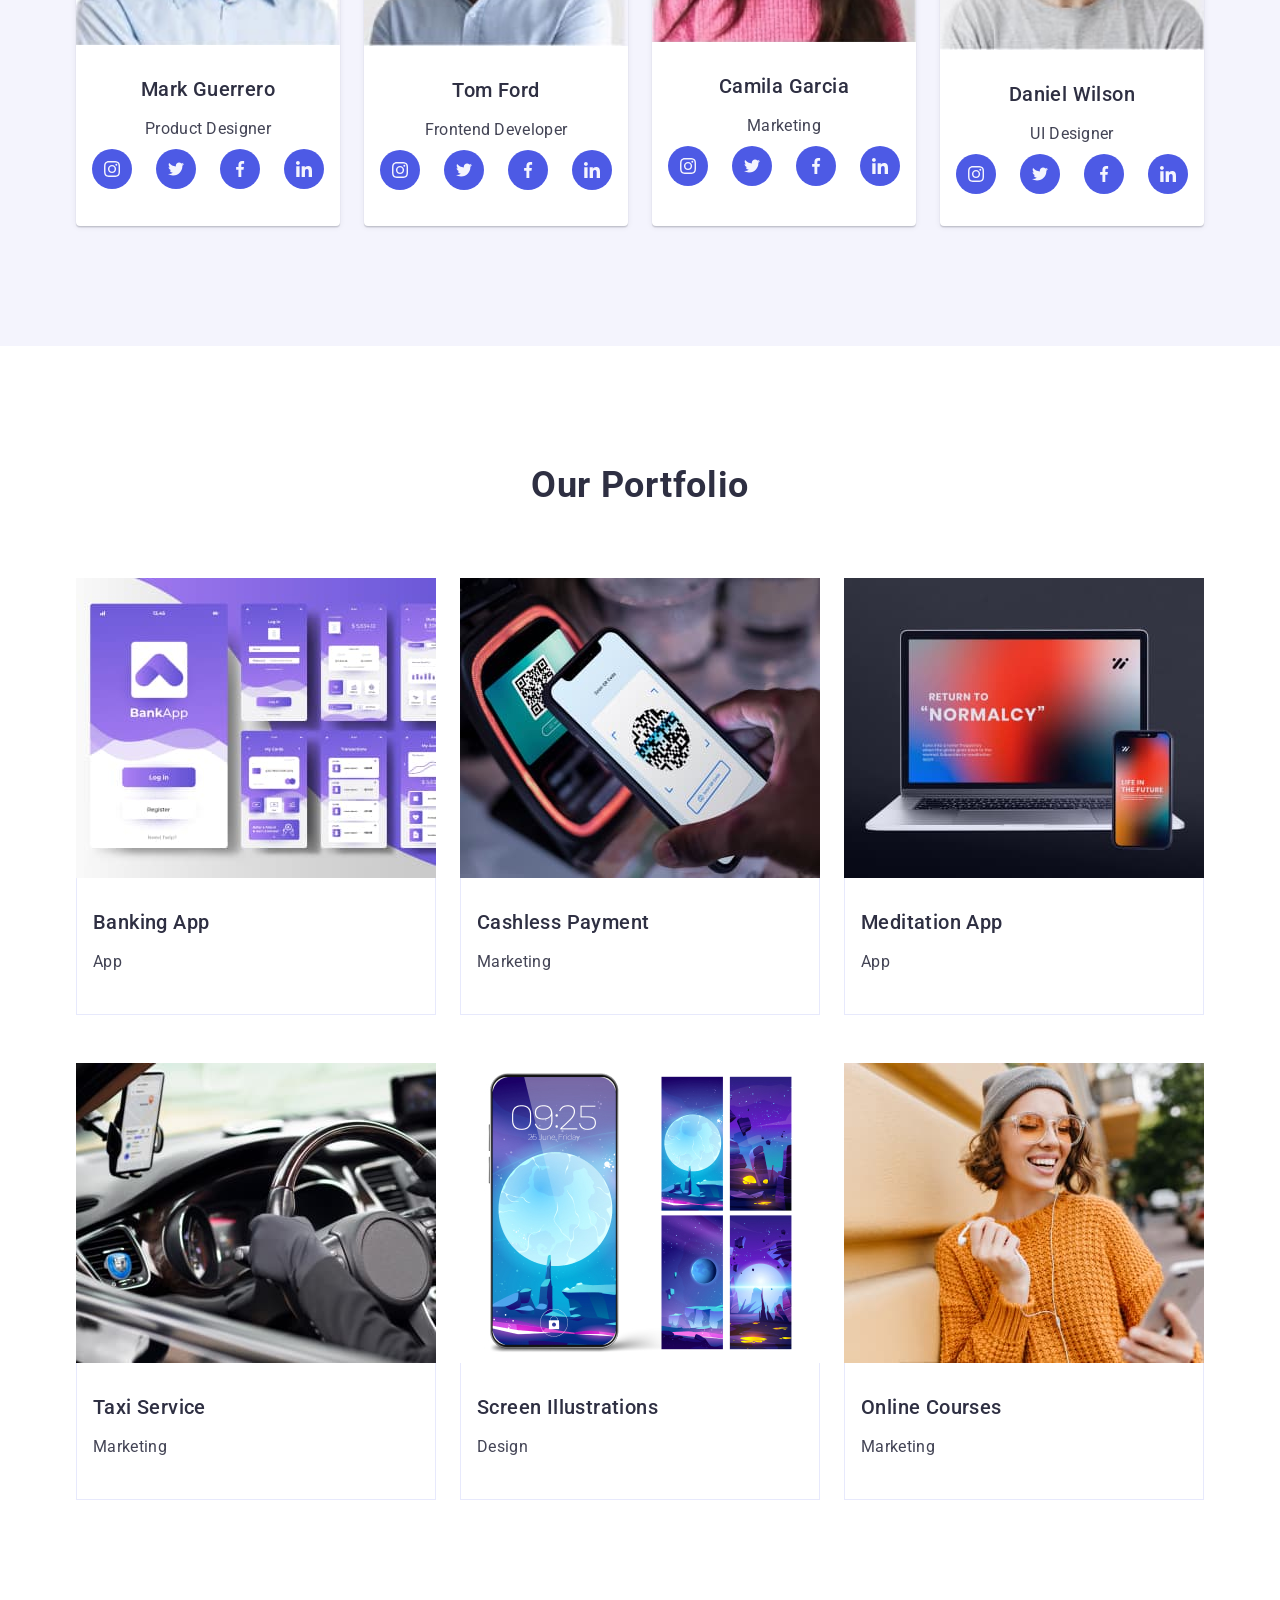
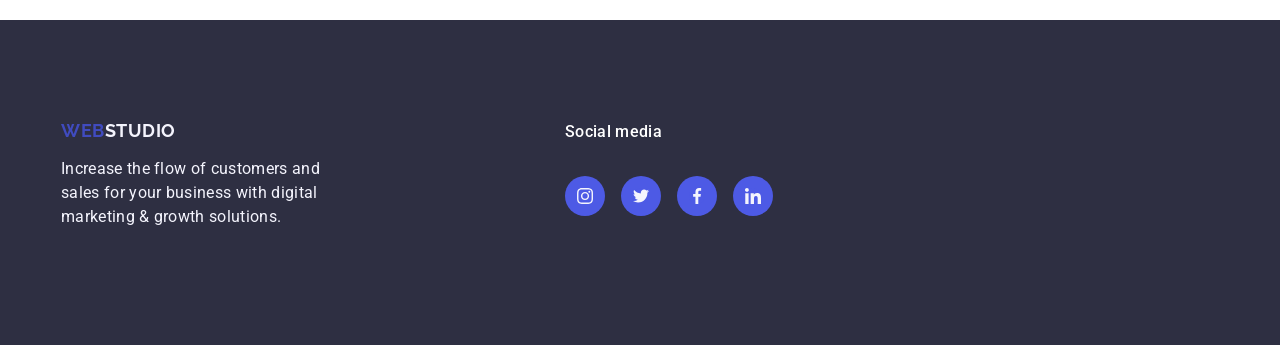
==== commit d60e3e45: "6 ver" ====
--- a/index.html
+++ b/index.html
@@ -273,88 +273,80 @@
 							   </div>
 							
 						</li>
-						<li class="list-portfolio">
-							    <div class="box-overlay">
+						 <li class="list-portfolio">
+							    <!-- <div class="box-overlay"> -->
 								<div class="list-portfolio-img">
 									<img src="./images/portfolio-2.jpg" alt="Cashless Payment" width="360" height="300" />
+								   <div class="overlay">
+									<p class="text-paragraph">
+										14 Stylish and User-Friendly App Design Concepts · Task Manager App · Calorie Tracker App · Exotic Fruit Ecommerce App · Cloud Storage App
+									</p>
+								   </div>
 								</div>
+							 <div class="list-app">
+								<h3 class="head-tree">Cashless Payment</h3>
+								<p class="text-three">Marketing</p>
+							 </div>
+						 </li>
+						<li class="list-portfolio">
+							    
+								 <div class="list-portfolio-img">
+									 <img src="./images/portfolio-3.jpg" alt="Meditation App" width="360" height="300" />
+								     <div class="overlay">
+									<p class="text-paragraph">
+										14 Stylish and User-Friendly App Design Concepts · Task Manager App · Calorie Tracker App · Exotic Fruit Ecommerce App · Cloud Storage App
+									</p>
+								     </div>
+								 </div>
+							<div class="list-app">
+								<h3 class="head-tree">Meditation App</h3>
+								<p class="text-three">App</p>
+							</div>
+						</li>
+						<li class="list-portfolio">
+							<div class="list-portfolio-img">
+										 <div class="list-portfolio-img">
+										  <img src="./images/portfolio-4.jpg" alt="Taxi Service" width="360" height="300" />
+										     <div class="overlay">
+										<p class="text-paragraph">
+											14 Stylish and User-Friendly App Design Concepts · Task Manager App · Calorie Tracker App · Exotic Fruit Ecommerce App · Cloud Storage App
+										</p>
+									         </div>
+									     </div>
+							</div>
+							<div class="list-app">
+								<h3 class="head-tree">Taxi Service</h3>
+								<p class="text-three">Marketing</p>
+							</div>
+						</li>
+						<li class="list-portfolio">
+							<div class="list-portfolio-img">
+								
+									<div class="list-portfolio-img">
+										 <img  src="./images/portfolio-5.jpg" alt="Screen Illustrations" width="360" height="300" />
+									     <div class="overlay">
+										<p class="text-paragraph">
+											14 Stylish and User-Friendly App Design Concepts · Task Manager App · Calorie Tracker App · Exotic Fruit Ecommerce App · Cloud Storage App
+										</p>
+									     </div>
+									</div>
+									
+							</div>
+							
+							<div class="list-app">
+								<h3 class="head-tree">Screen Illustrations</h3>
+								<p class="text-three">Design</p>
+							</div>
+						</li>
+						<li class="list-portfolio">
+								<div class="list-portfolio-img">
+									<img  src="./images/portfolio-6.jpg" alt="Online Courses" width="360" height="300" />
 								<div class="overlay">
 									<p class="text-paragraph">
 										14 Stylish and User-Friendly App Design Concepts · Task Manager App · Calorie Tracker App · Exotic Fruit Ecommerce App · Cloud Storage App
 									</p>
 								</div>
-						        </div>
-								<div class="list-app">
-								<h3 class="head-tree">Cashless Payment</h3>
-								<p class="text-three">Marketing</p>
-							</div>
-						</li>
-						<li class="list-portfolio">
-							    <div class="box-overlay">
-								<div class="list-portfolio-img">
-									<img src="./images/portfolio-3.jpg" alt="Meditation App" width="360" height="300" />
 								</div>
-								<div class="overlay">
-									<p class="text-paragraph">
-										14 Stylish and User-Friendly App Design Concepts · Task Manager App · Calorie Tracker App · Exotic Fruit Ecommerce App · Cloud Storage App
-									</p>
-								</div>
-						        </div>
-							
-							<div class="list-app">
-								<h3 class="head-tree">Meditation App</h3>
-								<p class="text-three">App</p>
-							</div>
-						</li>
-						<li class="list-portfolio">
-							<div class="list-portfolio-img">
-								<div class="box-overlay">
-									<div class="list-portfolio-img">
-										<img src="./images/portfolio-4.jpg" alt="Taxi Service" width="360" height="300" />
-									</div>
-									<div class="overlay">
-										<p class="text-paragraph">
-											14 Stylish and User-Friendly App Design Concepts · Task Manager App · Calorie Tracker App · Exotic Fruit Ecommerce App · Cloud Storage App
-										</p>
-									</div>
-								</div>
-							</div>
-							<div class="list-app">
-								<h3 class="head-tree">Taxi Service</h3>
-								<p class="text-three">Marketing</p>
-							</div>
-						</li>
-						<li class="list-portfolio">
-							<div class="list-portfolio-img">
-								<div class="box-overlay">
-									<div class="list-portfolio-img">
-										<img  src="./images/portfolio-5.jpg" alt="Screen Illustrations" width="360" height="300" />
-									</div>
-									<div class="overlay">
-										<p class="text-paragraph">
-											14 Stylish and User-Friendly App Design Concepts · Task Manager App · Calorie Tracker App · Exotic Fruit Ecommerce App · Cloud Storage App
-										</p>
-									</div>
-								</div>
-							</div>
-							
-							<div class="list-app">
-								<h3 class="head-tree">Screen Illustrations</h3>
-								<p class="text-three">Design</p>
-							</div>
-						</li>
-						<li class="list-portfolio">
-							<div class="box-overlay">
-								<div class="list-portfolio-img">
-									<img  src="./images/portfolio-6.jpg" alt="Online Courses" width="360" height="300" />
-								</div>
-								<div class="overlay">
-									<p class="text-paragraph">
-										14 Stylish and User-Friendly App Design Concepts · Task Manager App · Calorie Tracker App · Exotic Fruit Ecommerce App · Cloud Storage App
-									</p>
-								</div>
-							</div>
-							
 							<div class="list-app">
 								<h3 class="head-tree">Online Courses</h3>
 								<p class="text-three">Marketing</p>
--- a/css/styles.css
+++ b/css/styles.css
@@ -352,7 +352,7 @@
 
 }
 .link-circle {
-	display: flex;
+	display: inline-flex;
 	width: 100%;
 	height: 100%;
 	margin-bottom: 16px;
@@ -432,7 +432,7 @@
 	box-shadow: 0px 2px 1px 0px #2E2F4214, 
 	0px 1px 1px 0px #2E2F4229, 
 	0px 1px 6px 0px #2E2F4214;
-	transform: translateY(0%);
+	/* transform: translateY(0%); */
 }
 .overlay {
 	position: absolute;
@@ -506,7 +506,7 @@
 	font-size: 16px;
 	font-weight: 400;
 	line-height: 1.5;
-	color: #FFFFFF;
+	color:#f4f4fd;;
 	letter-spacing: 0.02em;
 	max-width: 264px;
 	margin-bottom: 16px;
@@ -519,6 +519,7 @@
 letter-spacing: 0.02em;
 color: #FFFFFF ;
 margin-bottom: 16px;
+margin-top: 0px;
 }
 .nav-logo-nav .logo {
 	display: flex;
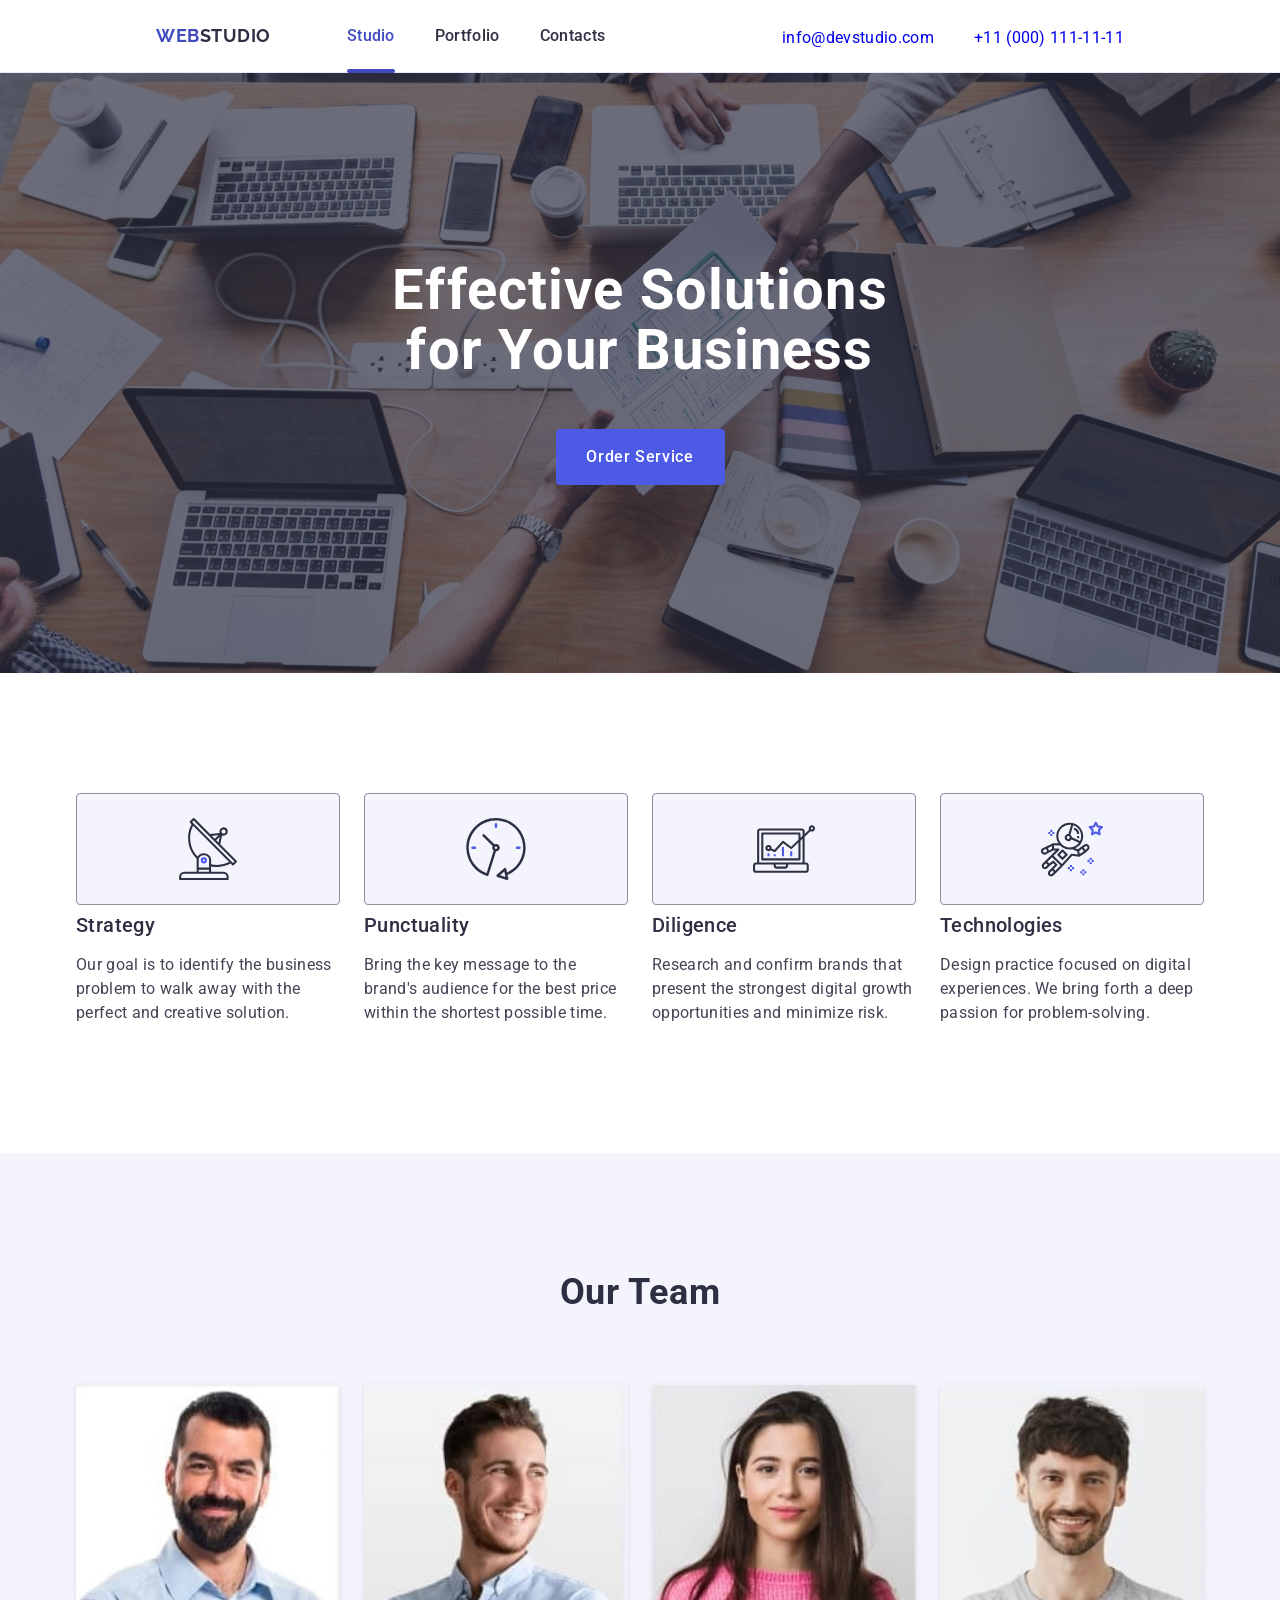
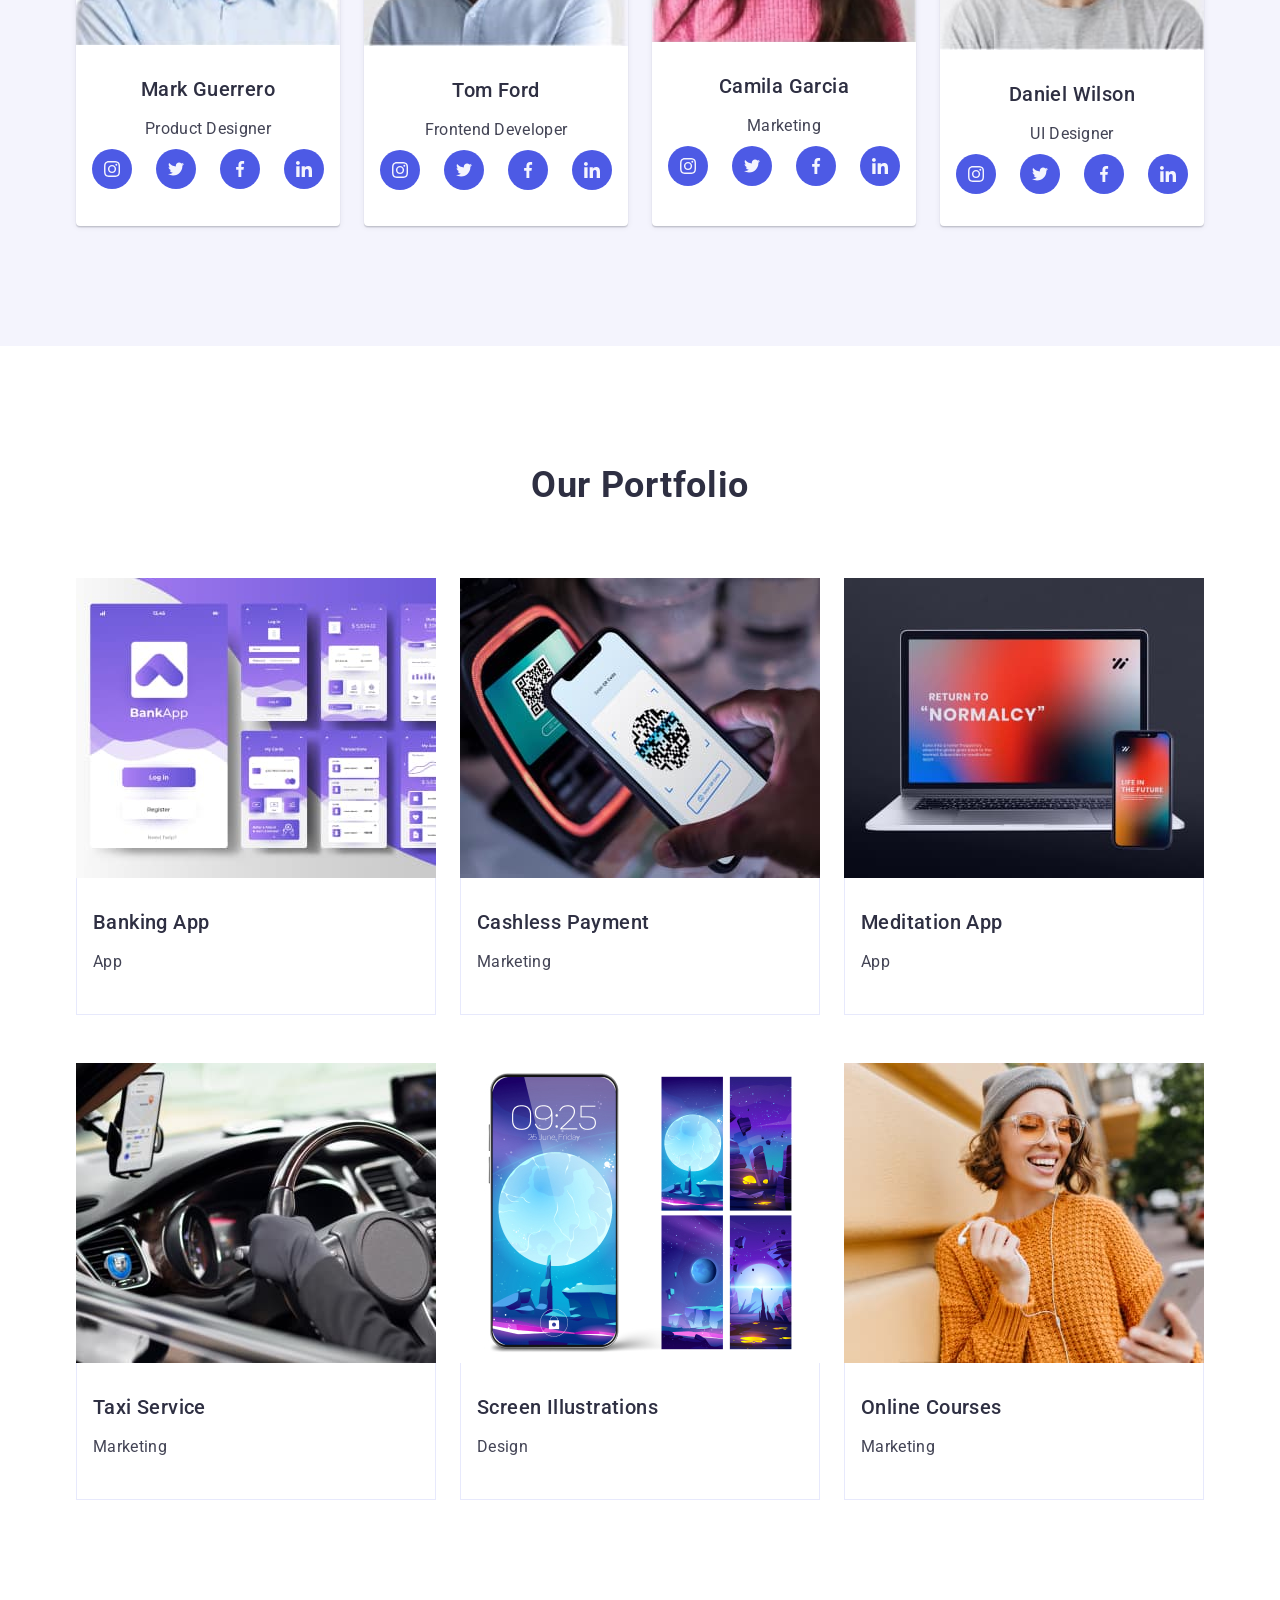
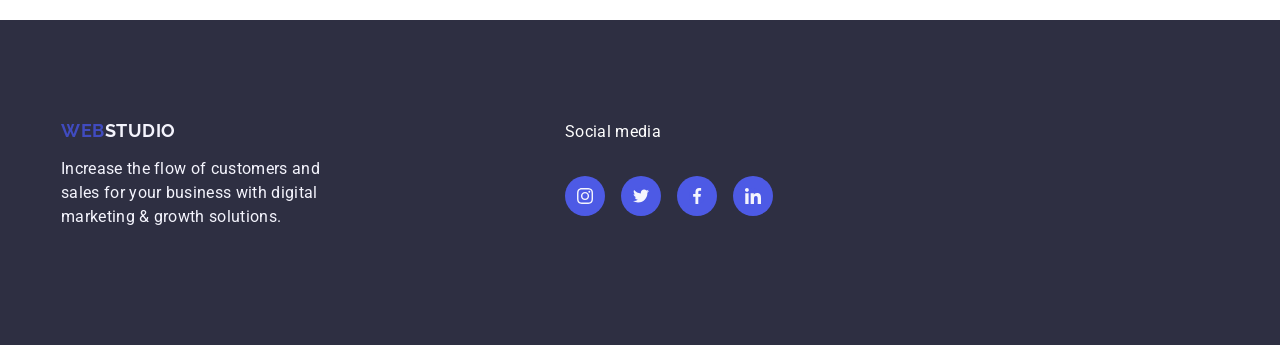
==== commit a4c27ec4: "6 ver" ====
--- a/index.html
+++ b/index.html
@@ -29,7 +29,7 @@
 
 					<ul class="page-nav">
 						<li class="page-nav-list">
-							<a href="./index.html" class="link-current"> Studio </a>
+							<a href="./index.html" class="link current"> Studio </a>
 						</li>
 						<li class="page-nav-list">
 							<a href="" class="link"> Portfolio </a>
@@ -259,30 +259,27 @@
 					<h2 class="head-second">Our Portfolio</h2>
 					<ul class="our-portfolio">
 						<li class="list-portfolio">
-						       	<div class="list-portfolio-img">
-									<img src="./images/portfolio-1.jpg" alt="Banking App" width="360" height="300" />
-									<div class="overlay">
-										<p class="text-paragraph">
-										14 Stylish and User-Friendly App Design Concepts · Task Manager App · Calorie Tracker App · Exotic Fruit Ecommerce App · Cloud Storage App
-										</p>
-									</div>
-								</div>
+						       	 <div class="list-portfolio-img">
+									         <img src="./images/portfolio-1.jpg" alt="Banking App" width="360" height="300" />
+										     <p class="text-paragraph">
+										     14 Stylish and User-Friendly App Design Concepts · Task Manager App · Calorie Tracker App · Exotic Fruit Ecommerce App · Cloud Storage App
+										     </p>
+								 </div>
 								  <div class="list-app">
-								<h3 class="head-tree">Banking App</h3>
-								<p class="text-three">App</p>
-							   </div>
-							
-						</li>
+								     <h3 class="head-tree">Banking App</h3>
+								     <p class="text-three">App</p>
+							      </div>
+							</li>
 						 <li class="list-portfolio">
 							    <!-- <div class="box-overlay"> -->
 								<div class="list-portfolio-img">
 									<img src="./images/portfolio-2.jpg" alt="Cashless Payment" width="360" height="300" />
-								   <div class="overlay">
+								   <!-- <div class="overlay"> -->
 									<p class="text-paragraph">
 										14 Stylish and User-Friendly App Design Concepts · Task Manager App · Calorie Tracker App · Exotic Fruit Ecommerce App · Cloud Storage App
 									</p>
 								   </div>
-								</div>
+								<!-- </div> -->
 							 <div class="list-app">
 								<h3 class="head-tree">Cashless Payment</h3>
 								<p class="text-three">Marketing</p>
@@ -292,11 +289,11 @@
 							    
 								 <div class="list-portfolio-img">
 									 <img src="./images/portfolio-3.jpg" alt="Meditation App" width="360" height="300" />
-								     <div class="overlay">
+								     <!-- <div class="overlay"> -->
 									<p class="text-paragraph">
 										14 Stylish and User-Friendly App Design Concepts · Task Manager App · Calorie Tracker App · Exotic Fruit Ecommerce App · Cloud Storage App
 									</p>
-								     </div>
+								     <!-- </div> -->
 								 </div>
 							<div class="list-app">
 								<h3 class="head-tree">Meditation App</h3>
@@ -307,11 +304,11 @@
 							<div class="list-portfolio-img">
 										 <div class="list-portfolio-img">
 										  <img src="./images/portfolio-4.jpg" alt="Taxi Service" width="360" height="300" />
-										     <div class="overlay">
+										     <!-- <div class="overlay"> -->
 										<p class="text-paragraph">
 											14 Stylish and User-Friendly App Design Concepts · Task Manager App · Calorie Tracker App · Exotic Fruit Ecommerce App · Cloud Storage App
 										</p>
-									         </div>
+									         <!-- </div> -->
 									     </div>
 							</div>
 							<div class="list-app">
@@ -324,11 +321,11 @@
 								
 									<div class="list-portfolio-img">
 										 <img  src="./images/portfolio-5.jpg" alt="Screen Illustrations" width="360" height="300" />
-									     <div class="overlay">
+									     <!-- <div class="overlay"> -->
 										<p class="text-paragraph">
 											14 Stylish and User-Friendly App Design Concepts · Task Manager App · Calorie Tracker App · Exotic Fruit Ecommerce App · Cloud Storage App
 										</p>
-									     </div>
+									     <!-- </div> -->
 									</div>
 									
 							</div>
@@ -341,11 +338,11 @@
 						<li class="list-portfolio">
 								<div class="list-portfolio-img">
 									<img  src="./images/portfolio-6.jpg" alt="Online Courses" width="360" height="300" />
-								<div class="overlay">
+								<!-- <div class="overlay"> -->
 									<p class="text-paragraph">
 										14 Stylish and User-Friendly App Design Concepts · Task Manager App · Calorie Tracker App · Exotic Fruit Ecommerce App · Cloud Storage App
 									</p>
-								</div>
+								<!-- </div> -->
 								</div>
 							<div class="list-app">
 								<h3 class="head-tree">Online Courses</h3>
--- a/css/styles.css
+++ b/css/styles.css
@@ -62,6 +62,8 @@
 }
 .caption .container {
 	display: flex;
+	margin: 0 141px;
+	
 }
 
 .nav-logo-nav {
@@ -123,6 +125,7 @@
 	padding: 24px 0;
 }
 .link-current{
+	
 	transition: color 250ms cubic-bezier(0.4, 0, 0.2, 1);
 }
 nav .current {
@@ -165,6 +168,7 @@
 	transition: 250ms cubic-bezier(0.4, 0, 0.2, 1);
 }
 link-address-item {
+	/* display:block; */
 	color: #434455;
 	transition:color 250ms cubic-bezier(0.4, 0, 0.2, 1);
 }
@@ -416,66 +420,54 @@
 	position: relative;
 	overflow: hidden;
 }
-/* .overlay {
-	position: absolute;
-	top: 0;	
-	height: 100%;
-	width: 100%;
-	background: #4d5ae5;
-	transform: translateY(100%); 
-	transition: transform 250ms cubic-bezier(0.4, 0, 0.2, 1);
-} */
-.list-portfolio:hover  .overlay {
+.list-portfolio:hover  .text-paragraph {
 	transform: translateY(0%);
 }
 .list-portfolio:hover {
 	box-shadow: 0px 2px 1px 0px #2E2F4214, 
 	0px 1px 1px 0px #2E2F4229, 
 	0px 1px 6px 0px #2E2F4214;
-	/* transform: translateY(0%); */
-}
-.overlay {
+	}
+
+.our-portfolio h3 {
+	font-family: Roboto;
+	font-size: 20px;
+	font-weight: 500;
+	text-align: left;
+	line-height: 1.2;
+	letter-spacing: 0.02em;
+	color: #2e2f42;
+	margin-bottom: 8px;
+}
+.list-app {
+	padding: 32px 16px;
+	border: 1px solid #e7e9fc;
+	border-top: none;
+}
+
+.text-three{
+	font-family: Roboto;
+	font-size: 16px;
+	font-weight: 400;
+	text-align: left;
+	line-height: 1.5;
+	letter-spacing: 0.02em;
+	color: #434455;
+}
+.text-paragraph {
 	position: absolute;
 	top: 0;	
+	font-size: 16px;
+    line-height: 1.5;
+    letter-spacing: 0.02em;
+	color: #f4f4fd;
+	padding: 40px 32px;
 	background-color: #4d5ae5;
 	height: 100%;
 	width: 100%;	
 	transform: translateY(100%);
-	transition: transform 250ms cubic-bezier(0.4, 0, 0.2, 1); 
-}
-
-.our-portfolio h3 {
-	font-family: Roboto;
-	font-size: 20px;
-	font-weight: 500;
-	text-align: left;
-	line-height: 1.2;
-	letter-spacing: 0.02em;
-	color: #2e2f42;
-	margin-bottom: 8px;
-}
-.list-app {
-	padding: 32px 16px;
-	border: 1px solid #e7e9fc;
-	border-top: none;
-}
-
-.text-three{
-	font-family: Roboto;
-	font-size: 16px;
-	font-weight: 400;
-	text-align: left;
-	line-height: 1.5;
-	letter-spacing: 0.02em;
-	color: #434455;
-}
-.text-paragraph {
-	font-size: 16px;
-line-height: 1.5;
-letter-spacing: 0.02em;
-color: #f4f4fd;
-padding: 40px 32px;
-
+	transition: transform 250ms cubic-bezier(0.4, 0, 0.2, 1); 	
+	font-weight: 500;
 }
 .basement {
 	background-color: #2e2f42;
@@ -513,7 +505,7 @@
 	margin-top: 0px;
 }
 .footer-paragraph{
-font-weight: 500;
+	
 font-size: 16px;
 line-height: 1.5;
 letter-spacing: 0.02em;
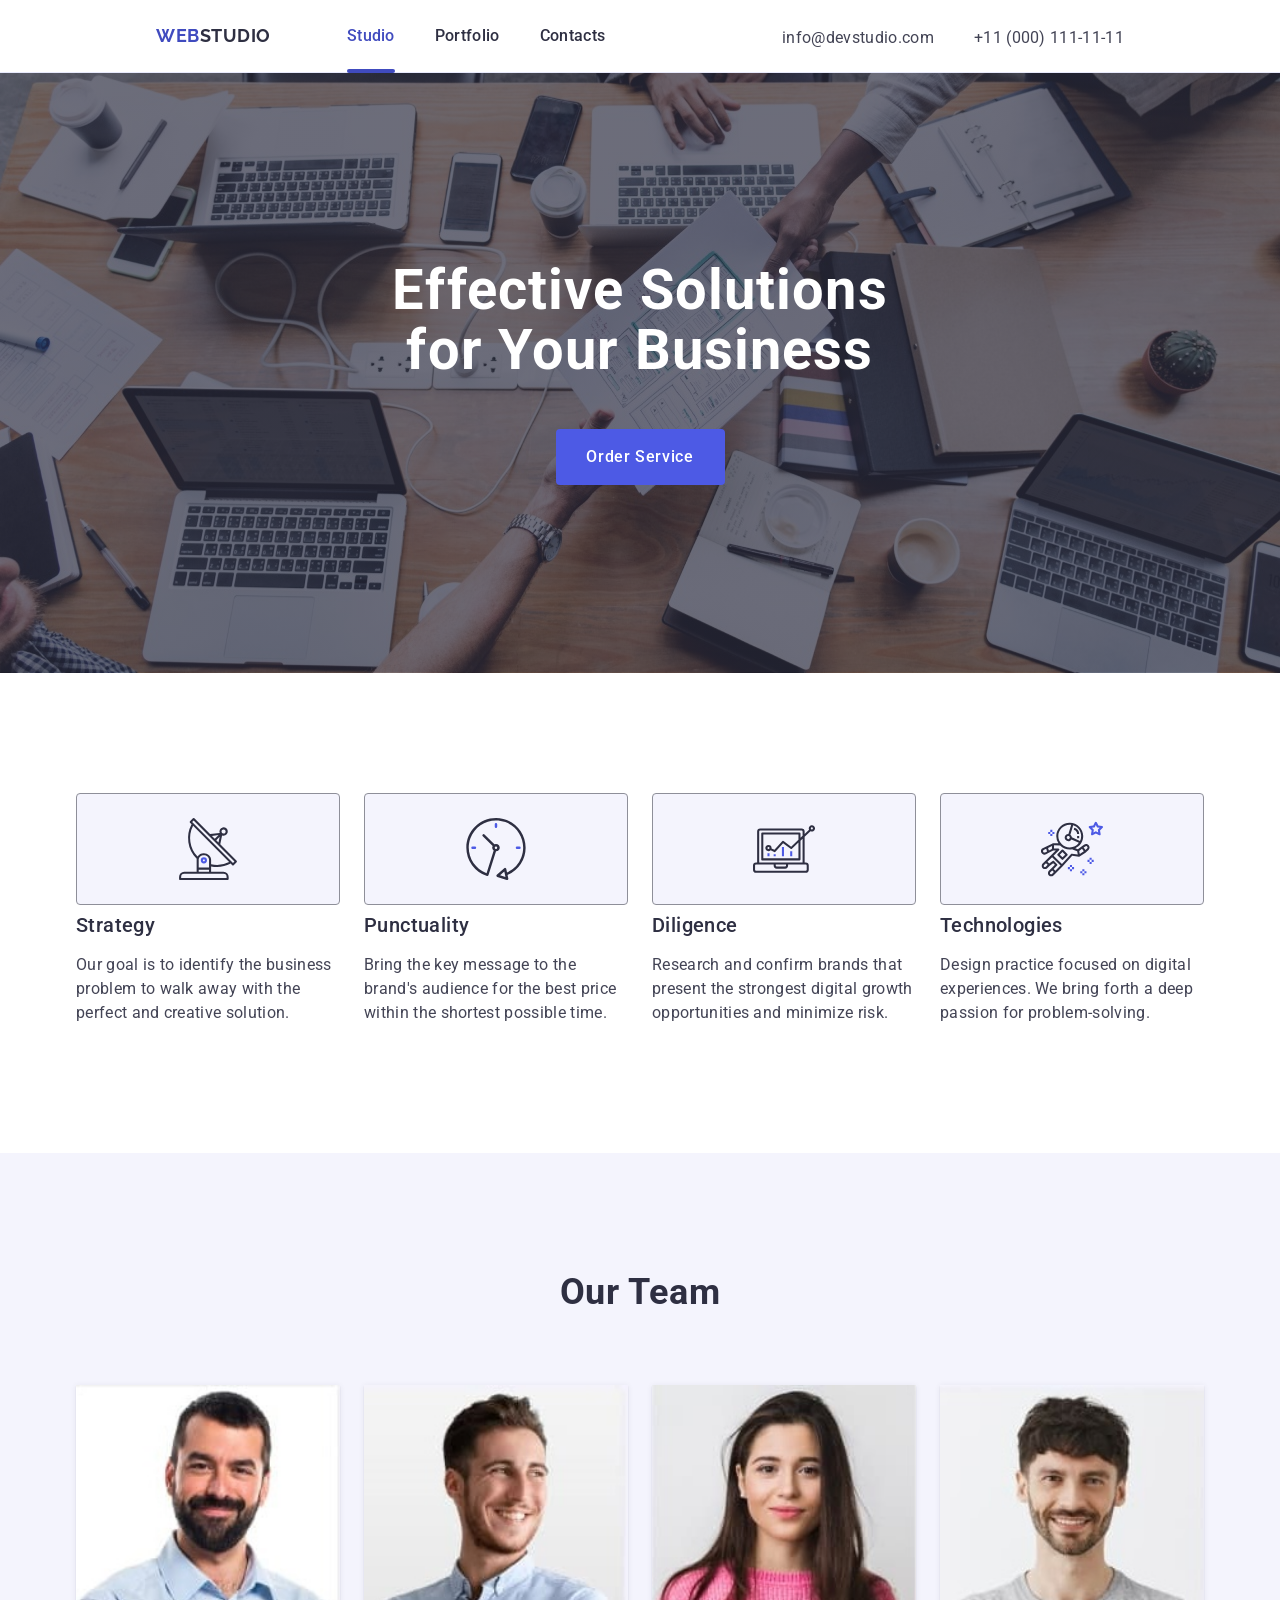
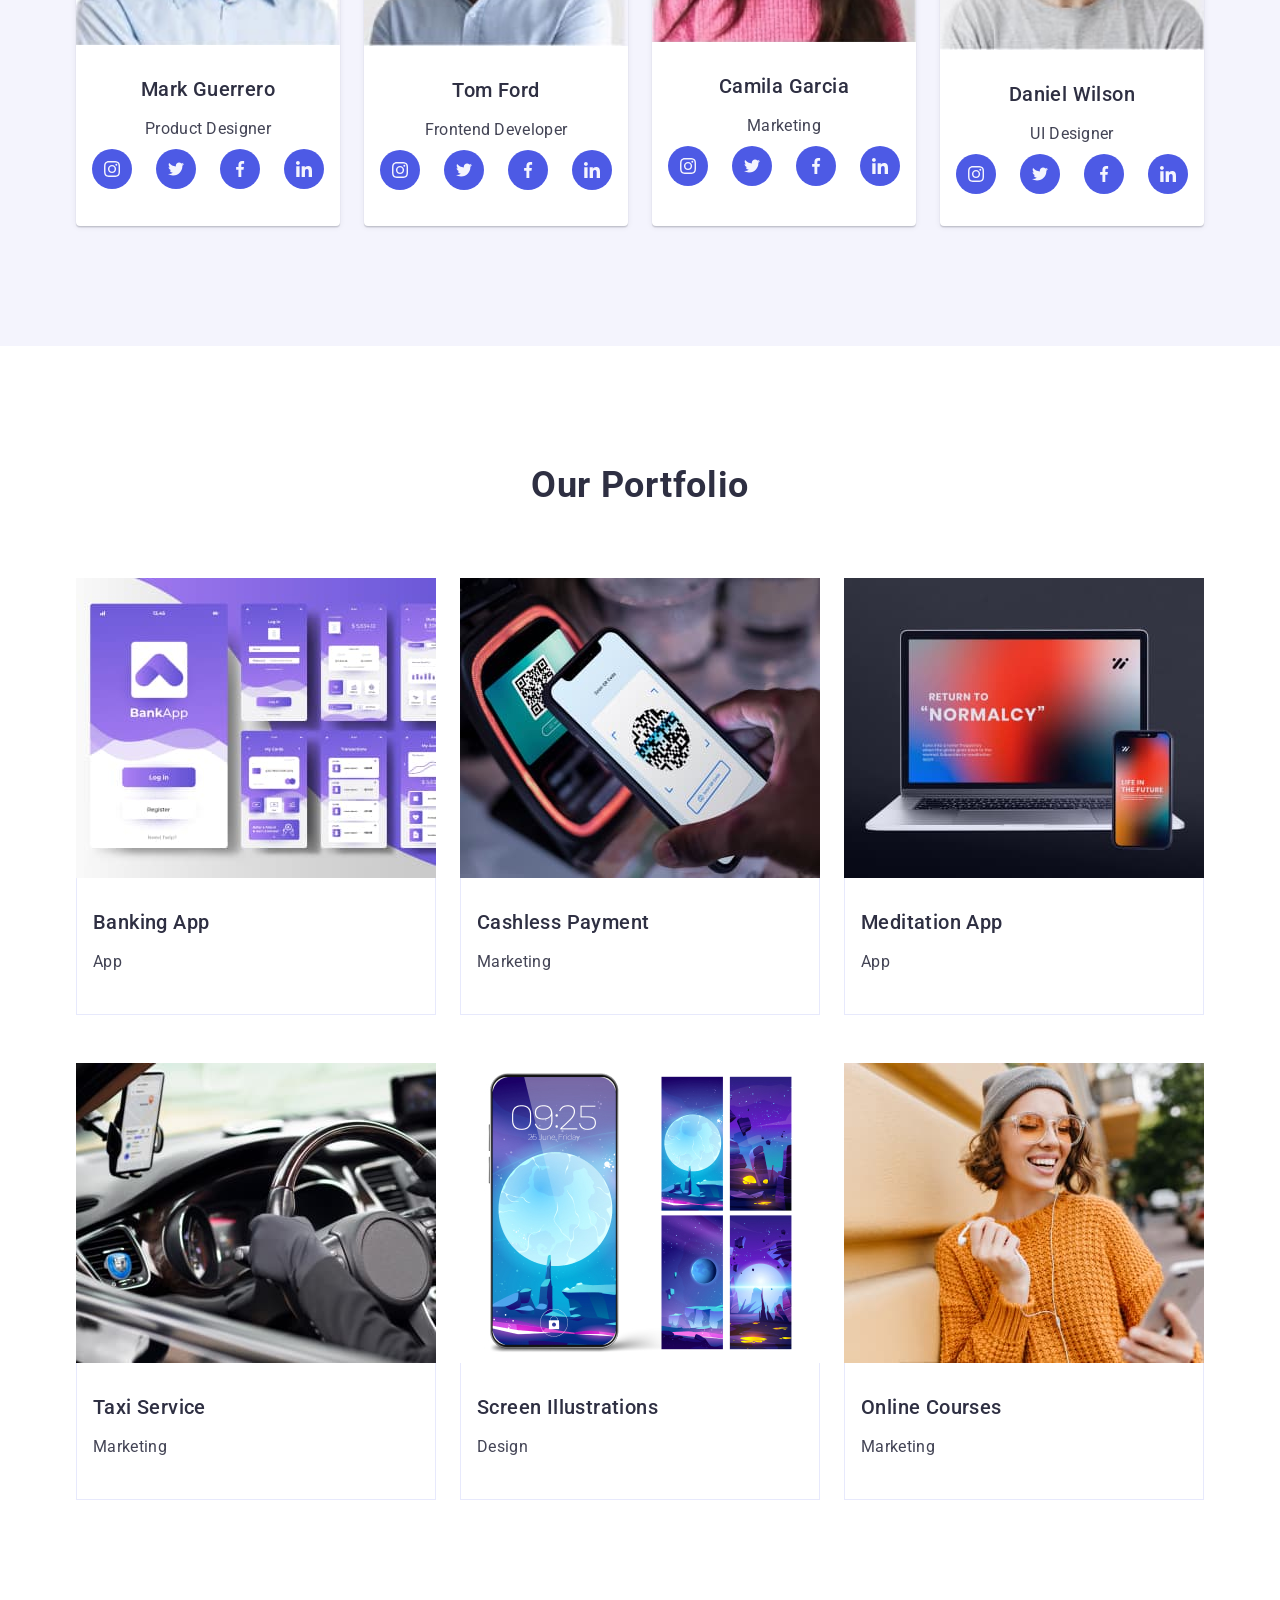
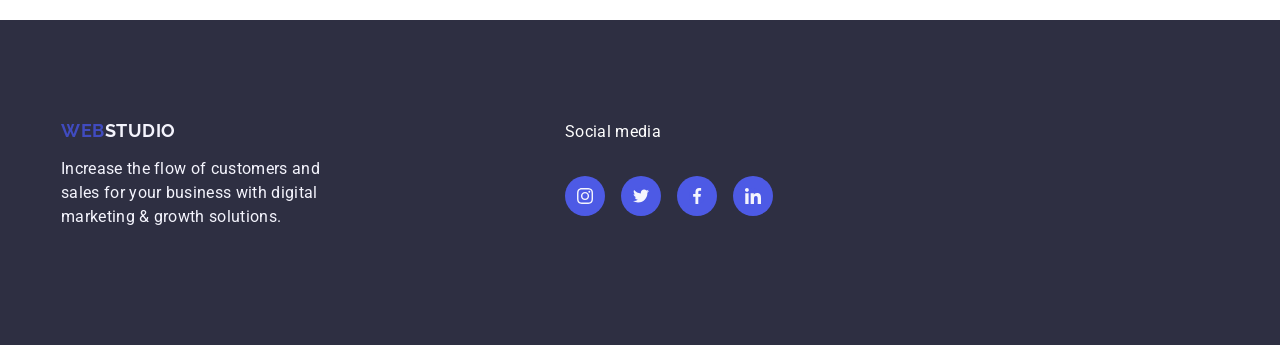
==== commit dba1f6ff: "8 ver" ====
--- a/index.html
+++ b/index.html
@@ -261,9 +261,7 @@
 						<li class="list-portfolio">
 						       	 <div class="list-portfolio-img">
 									         <img src="./images/portfolio-1.jpg" alt="Banking App" width="360" height="300" />
-										     <p class="text-paragraph">
-										     14 Stylish and User-Friendly App Design Concepts · Task Manager App · Calorie Tracker App · Exotic Fruit Ecommerce App · Cloud Storage App
-										     </p>
+										     <p class="text-paragraph">14 Stylish and User-Friendly App Design Concepts · Task Manager App · Calorie Tracker App · Exotic Fruit Ecommerce App · Cloud Storage App</p>
 								 </div>
 								  <div class="list-app">
 								     <h3 class="head-tree">Banking App</h3>
@@ -275,9 +273,7 @@
 								<div class="list-portfolio-img">
 									<img src="./images/portfolio-2.jpg" alt="Cashless Payment" width="360" height="300" />
 								   <!-- <div class="overlay"> -->
-									<p class="text-paragraph">
-										14 Stylish and User-Friendly App Design Concepts · Task Manager App · Calorie Tracker App · Exotic Fruit Ecommerce App · Cloud Storage App
-									</p>
+									<p class="text-paragraph">14 Stylish and User-Friendly App Design Concepts · Task Manager App · Calorie Tracker App · Exotic Fruit Ecommerce App · Cloud Storage App</p>
 								   </div>
 								<!-- </div> -->
 							 <div class="list-app">
@@ -290,9 +286,7 @@
 								 <div class="list-portfolio-img">
 									 <img src="./images/portfolio-3.jpg" alt="Meditation App" width="360" height="300" />
 								     <!-- <div class="overlay"> -->
-									<p class="text-paragraph">
-										14 Stylish and User-Friendly App Design Concepts · Task Manager App · Calorie Tracker App · Exotic Fruit Ecommerce App · Cloud Storage App
-									</p>
+									<p class="text-paragraph">-14 Stylish and User-Friendly App Design Concepts · Task Manager App · Calorie Tracker App · Exotic Fruit Ecommerce App · Cloud Storage App14 Stylish and User-Friendly App Design Concepts · Task Manager App · Calorie Tracker App · Exotic Fruit Ecommerce App · Cloud Storage App</p>
 								     <!-- </div> -->
 								 </div>
 							<div class="list-app">
@@ -305,9 +299,7 @@
 										 <div class="list-portfolio-img">
 										  <img src="./images/portfolio-4.jpg" alt="Taxi Service" width="360" height="300" />
 										     <!-- <div class="overlay"> -->
-										<p class="text-paragraph">
-											14 Stylish and User-Friendly App Design Concepts · Task Manager App · Calorie Tracker App · Exotic Fruit Ecommerce App · Cloud Storage App
-										</p>
+										<p class="text-paragraph">14 Stylish and User-Friendly App Design Concepts · Task Manager App · Calorie Tracker App · Exotic Fruit Ecommerce App · Cloud Storage App</p>
 									         <!-- </div> -->
 									     </div>
 							</div>
@@ -322,9 +314,7 @@
 									<div class="list-portfolio-img">
 										 <img  src="./images/portfolio-5.jpg" alt="Screen Illustrations" width="360" height="300" />
 									     <!-- <div class="overlay"> -->
-										<p class="text-paragraph">
-											14 Stylish and User-Friendly App Design Concepts · Task Manager App · Calorie Tracker App · Exotic Fruit Ecommerce App · Cloud Storage App
-										</p>
+										<p class="text-paragraph">14 Stylish and User-Friendly App Design Concepts · Task Manager App · Calorie Tracker App · Exotic Fruit Ecommerce App · Cloud Storage App</p>
 									     <!-- </div> -->
 									</div>
 									
@@ -338,12 +328,8 @@
 						<li class="list-portfolio">
 								<div class="list-portfolio-img">
 									<img  src="./images/portfolio-6.jpg" alt="Online Courses" width="360" height="300" />
-								<!-- <div class="overlay"> -->
-									<p class="text-paragraph">
-										14 Stylish and User-Friendly App Design Concepts · Task Manager App · Calorie Tracker App · Exotic Fruit Ecommerce App · Cloud Storage App
-									</p>
-								<!-- </div> -->
-								</div>
+									<p class="text-paragraph">14 Stylish and User-Friendly App Design Concepts · Task Manager App · Calorie Tracker App · Exotic Fruit Ecommerce App · Cloud Storage App</p>
+									</div>
 							<div class="list-app">
 								<h3 class="head-tree">Online Courses</h3>
 								<p class="text-three">Marketing</p>
--- a/css/styles.css
+++ b/css/styles.css
@@ -165,12 +165,12 @@
 	font-size: 16px;
 	font-weight: 400;
 	text-align: left;
-	transition: 250ms cubic-bezier(0.4, 0, 0.2, 1);
-}
-link-address-item {
+	/* transition: 250ms cubic-bezier(0.4, 0, 0.2, 1); */
+}
+.link-address-item {
 	/* display:block; */
 	color: #434455;
-	transition:color 250ms cubic-bezier(0.4, 0, 0.2, 1);
+	/* transition:color 250ms cubic-bezier(0.4, 0, 0.2, 1); */
 }
 
 .link-address:hover {
@@ -352,8 +352,7 @@
 	background-color: #4d5ae5;
 	border-radius: 50%;
 	padding: 12px;
-	/* gap: 16px; */
-
+	
 }
 .link-circle {
 	display: inline-flex;
@@ -415,10 +414,9 @@
 .list-portfolio-img {
 	position: relative;
 	overflow: hidden;
-}
-.box-overlay {
-	position: relative;
-	overflow: hidden;
+	width: 360px;
+	height: 300px;
+
 }
 .list-portfolio:hover  .text-paragraph {
 	transform: translateY(0%);
@@ -505,7 +503,6 @@
 	margin-top: 0px;
 }
 .footer-paragraph{
-	
 font-size: 16px;
 line-height: 1.5;
 letter-spacing: 0.02em;
@@ -533,12 +530,7 @@
 	max-width: 264px;
 	margin-right: 120px 
 }
-/* .link-circle-footer {
-	display: flex;
-	width: 100%;
-	height: 100%;
-	background-color: #31d0aa;
-} */
+
 .circle-footer {
 	gap: 16px;
 }
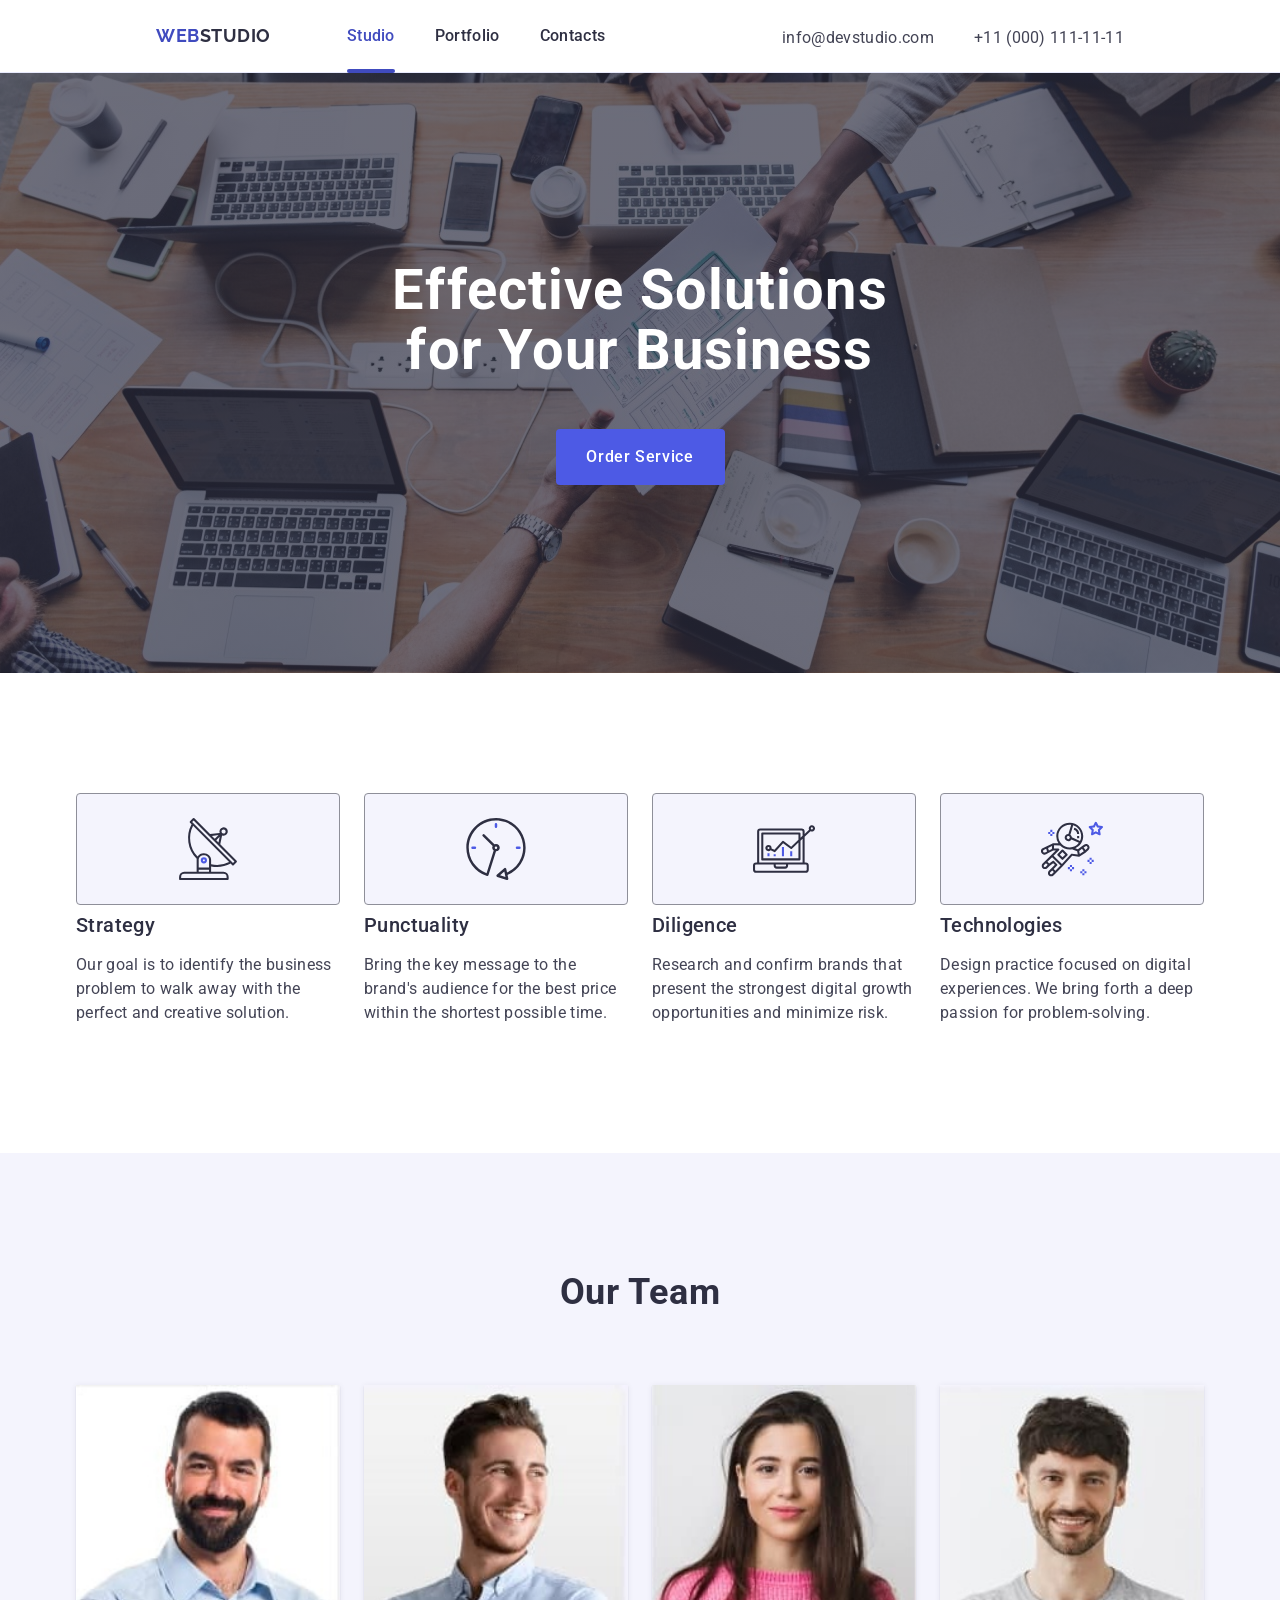
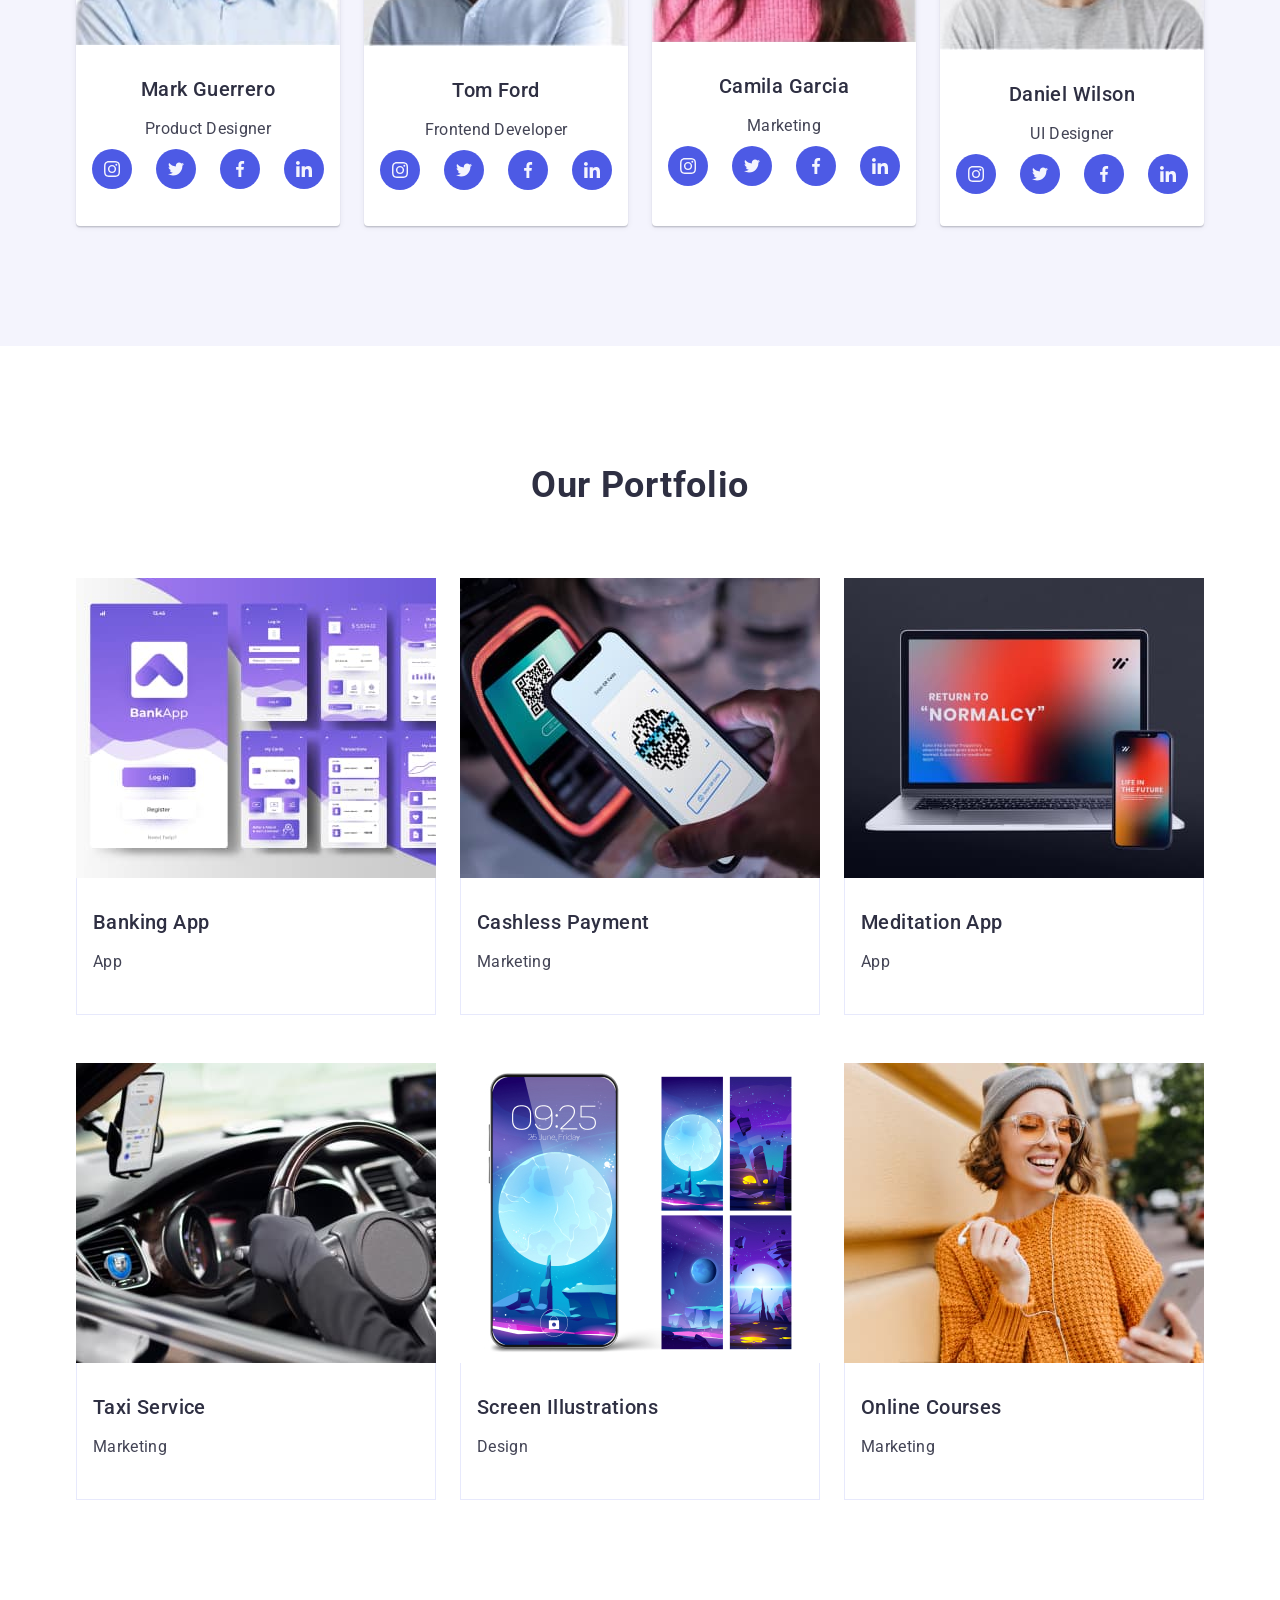
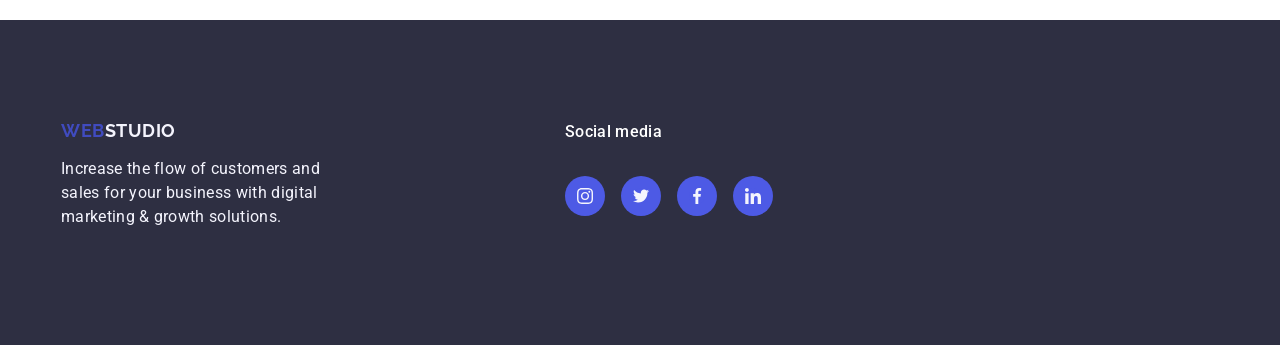
==== commit 7b305cf5: "9 ver" ====
--- a/index.html
+++ b/index.html
@@ -282,13 +282,10 @@
 							 </div>
 						 </li>
 						<li class="list-portfolio">
-							    
-								 <div class="list-portfolio-img">
+									 <div class="list-portfolio-img">
 									 <img src="./images/portfolio-3.jpg" alt="Meditation App" width="360" height="300" />
-								     <!-- <div class="overlay"> -->
-									<p class="text-paragraph">-14 Stylish and User-Friendly App Design Concepts · Task Manager App · Calorie Tracker App · Exotic Fruit Ecommerce App · Cloud Storage App14 Stylish and User-Friendly App Design Concepts · Task Manager App · Calorie Tracker App · Exotic Fruit Ecommerce App · Cloud Storage App</p>
-								     <!-- </div> -->
-								 </div>
+							     	 <p class="text-paragraph">14 Stylish and User-Friendly App Design Concepts · Task Manager App · Calorie Tracker App · Exotic Fruit Ecommerce App · Cloud Storage App14 Stylish and User-Friendly App Design Concepts · Task Manager App · Calorie Tracker App · Exotic Fruit Ecommerce App · Cloud Storage App</p>
+								     </div>
 							<div class="list-app">
 								<h3 class="head-tree">Meditation App</h3>
 								<p class="text-three">App</p>
@@ -296,12 +293,10 @@
 						</li>
 						<li class="list-portfolio">
 							<div class="list-portfolio-img">
-										 <div class="list-portfolio-img">
-										  <img src="./images/portfolio-4.jpg" alt="Taxi Service" width="360" height="300" />
-										     <!-- <div class="overlay"> -->
-										<p class="text-paragraph">14 Stylish and User-Friendly App Design Concepts · Task Manager App · Calorie Tracker App · Exotic Fruit Ecommerce App · Cloud Storage App</p>
-									         <!-- </div> -->
-									     </div>
+										 
+										     <img src="./images/portfolio-4.jpg" alt="Taxi Service" width="360" height="300" />
+										    <p class="text-paragraph">14 Stylish and User-Friendly App Design Concepts · Task Manager App · Calorie Tracker App · Exotic Fruit Ecommerce App · Cloud Storage App</p>
+									      
 							</div>
 							<div class="list-app">
 								<h3 class="head-tree">Taxi Service</h3>
@@ -310,14 +305,8 @@
 						</li>
 						<li class="list-portfolio">
 							<div class="list-portfolio-img">
-								
-									<div class="list-portfolio-img">
 										 <img  src="./images/portfolio-5.jpg" alt="Screen Illustrations" width="360" height="300" />
-									     <!-- <div class="overlay"> -->
-										<p class="text-paragraph">14 Stylish and User-Friendly App Design Concepts · Task Manager App · Calorie Tracker App · Exotic Fruit Ecommerce App · Cloud Storage App</p>
-									     <!-- </div> -->
-									</div>
-									
+									    <p class="text-paragraph">14 Stylish and User-Friendly App Design Concepts · Task Manager App · Calorie Tracker App · Exotic Fruit Ecommerce App · Cloud Storage App</p>
 							</div>
 							
 							<div class="list-app">
--- a/css/styles.css
+++ b/css/styles.css
@@ -509,6 +509,7 @@
 color: #FFFFFF ;
 margin-bottom: 16px;
 margin-top: 0px;
+font-weight: 500;
 }
 .nav-logo-nav .logo {
 	display: flex;
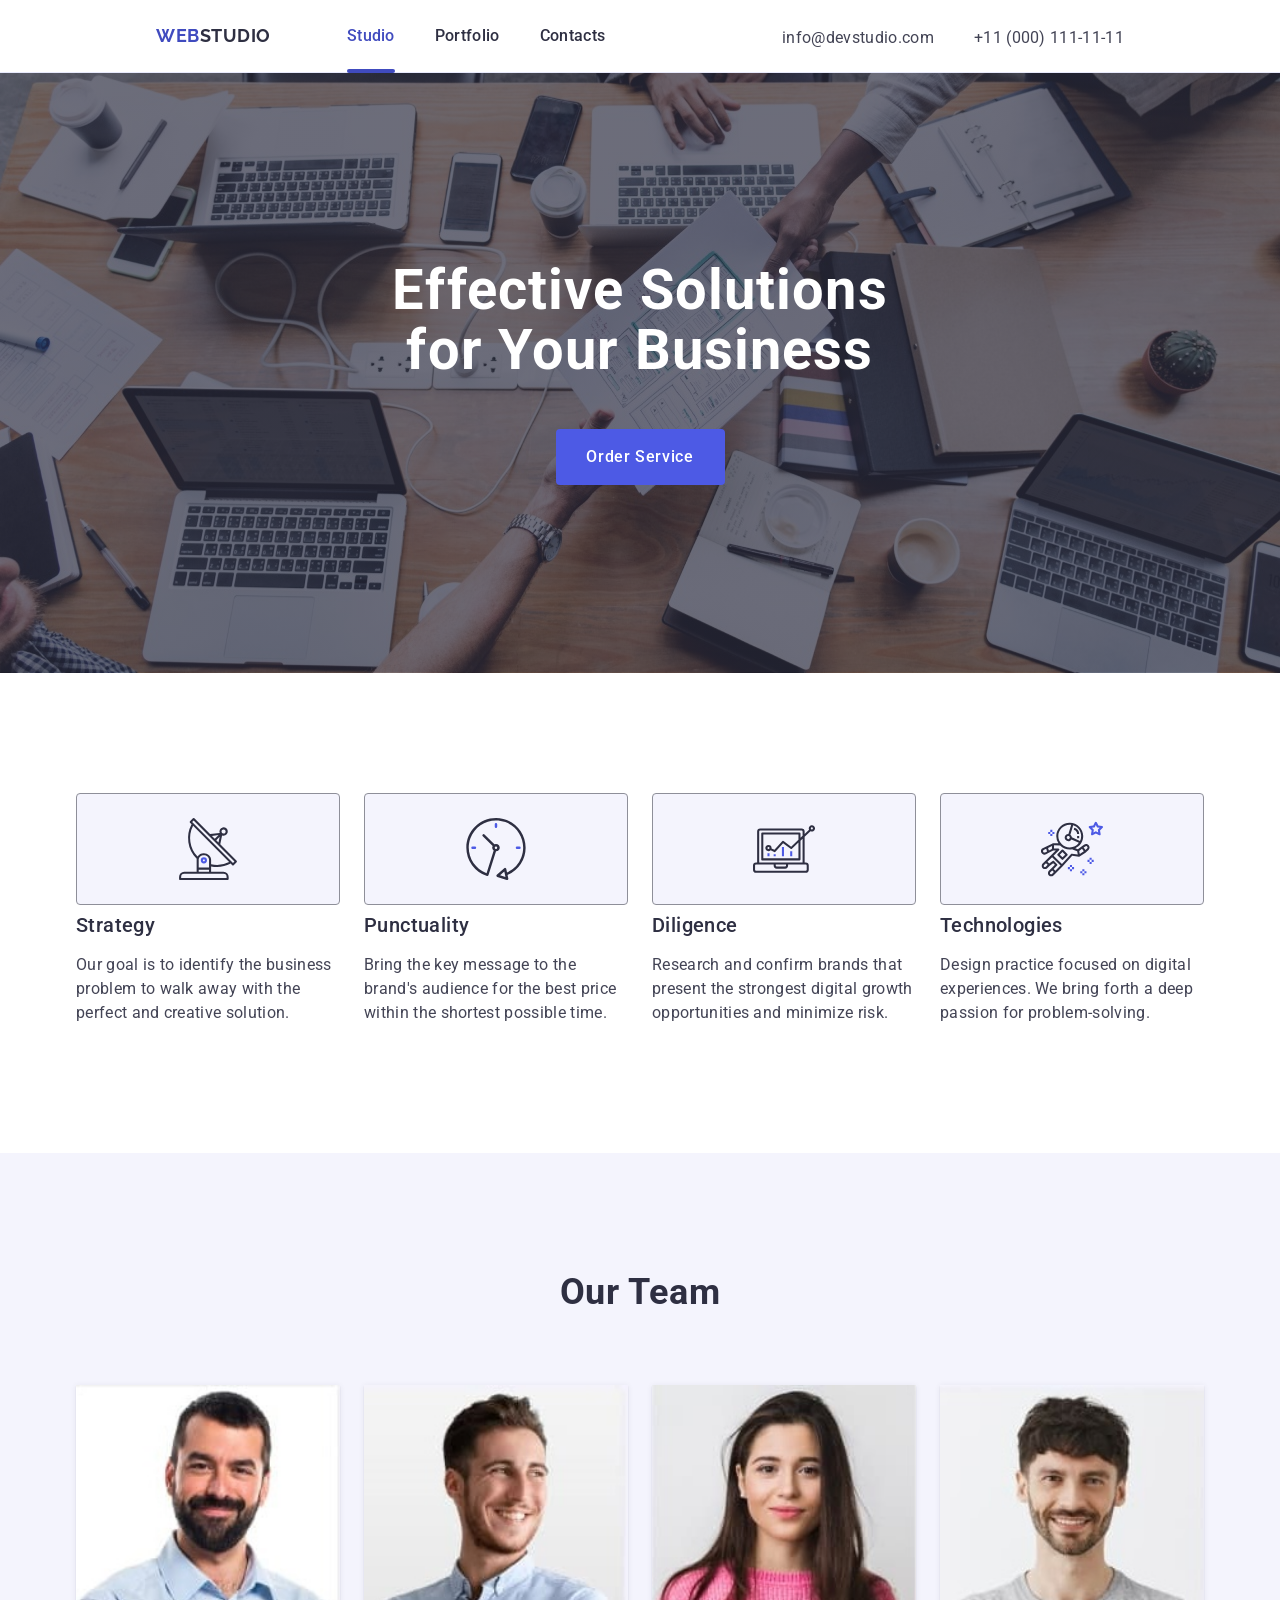
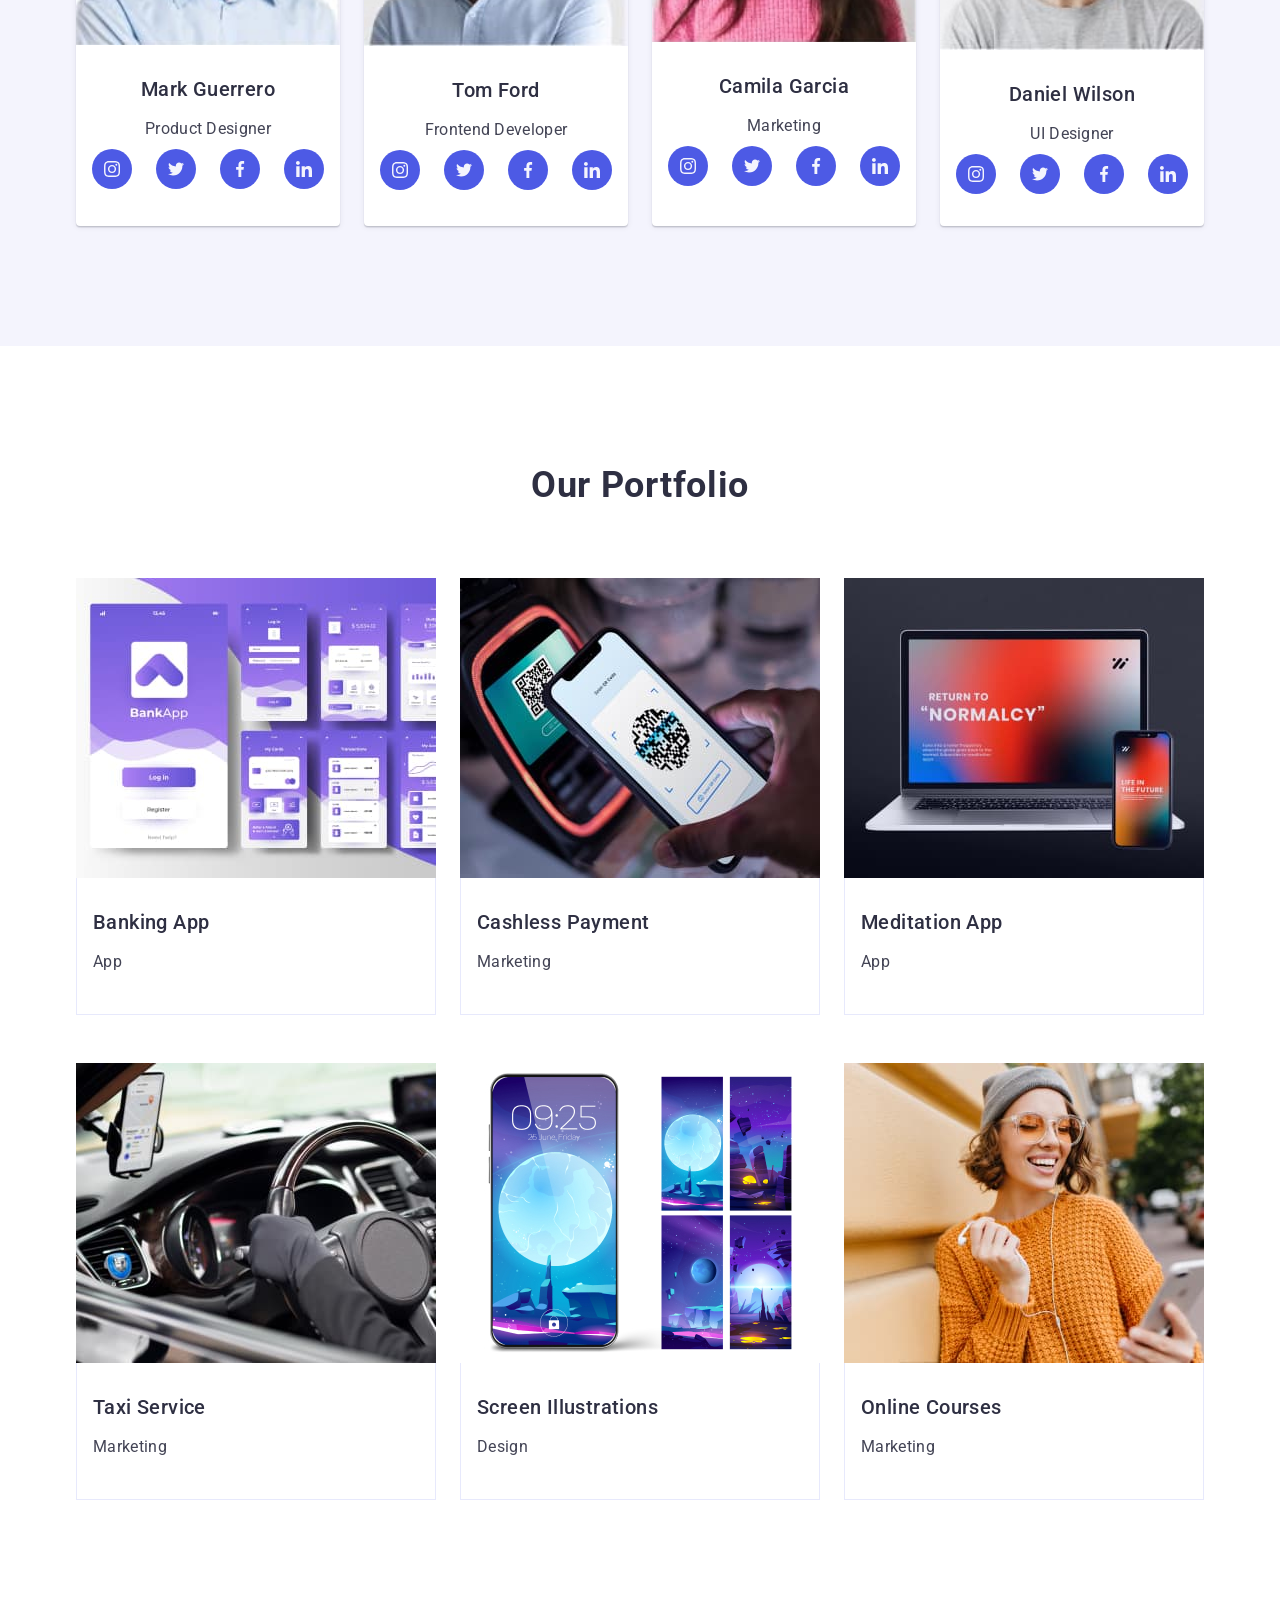
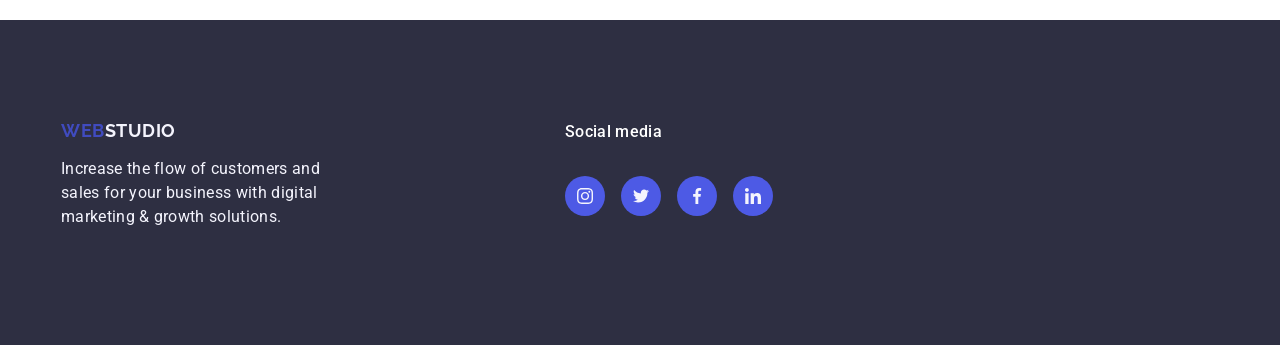
==== commit cbd3c547: "11 ver" ====
--- a/index.html
+++ b/index.html
@@ -163,26 +163,33 @@
 								<ul  class="net">
 									<li  class="circle">
 										
-										<svg class="icon-net" width="16" height="16">
-											<use href="./images/icon-net.svg#icon-instagram-2"></use>
-										</svg>
+										<a href="" class="link-circle">
+											<svg class="icon-net" width="16" height="16">
+												<use href="./images/icon-net.svg#icon-instagram-2"></use>
+											</svg>
+										</a>
 									   
 									</li>
 									<li class="circle">
-
+										<a href="" class="link-circle">
 										<svg class="icon-net" width="16" height="16">
 											<use href="./images/icon-net.svg#icon-twitter-1"></use>
 										</svg>
-									</li>
-									<li class="circle">
-										<svg class="icon-net" width="16" height="16">
+										</a>
+									</li>
+									<li class="circle">
+										<a href="" class="link-circle">
+										  <svg class="icon-net" width="16" height="16">
 											<use href="./images/icon-net.svg#icon-facebook-1"></use>
-										</svg>
-									</li>
-									<li class="circle">
+										  </svg>
+									    </a>
+									</li>
+									<li class="circle">
+										<a href="" class="link-circle">
 										<svg class="icon-net" width="16" height="16">
 											<use href="./images/icon-net.svg#icon-linkedin-1"></use>
 										</svg>
+									</a>
 									</li>
 								</ul>
 							</div>
@@ -194,27 +201,32 @@
 								<p class="text-three">Marketing</p>
 								<ul  class="net">
 									<li  class="circle">
-										
+										<a href="" class="link-circle">
 										<svg class="icon-net" width="16" height="16">
 											<use href="./images/icon-net.svg#icon-instagram-2"></use>
 										</svg>
-									   
-									</li>
-									<li class="circle">
-
+									   </a>
+									</li>
+									<li class="circle">
+                                        <a href="" class="link-circle">
 										<svg class="icon-net" width="16" height="16">
 											<use href="./images/icon-net.svg#icon-twitter-1"></use>
 										</svg>
-									</li>
-									<li class="circle">
+									</a>
+									</li>
+									<li class="circle">
+										<a href="" class="link-circle">
 										<svg class="icon-net" width="16" height="16">
 											<use href="./images/icon-net.svg#icon-facebook-1"></use>
 										</svg>
-									</li>
-									<li class="circle">
+										</a>
+									</li>
+									<li class="circle">
+										<a href="" class="link-circle">
 										<svg class="icon-net" width="16" height="16">
 											<use href="./images/icon-net.svg#icon-linkedin-1"></use>
 										</svg>
+										</a>
 									</li>
 								</ul>
 							</div>
@@ -226,27 +238,32 @@
 								<p class="text-three">UI Designer</p>
 								<ul  class="net">
 									<li  class="circle">
-										
+										<a href="" class="link-circle">
 										<svg class="icon-net" width="16" height="16">
 											<use href="./images/icon-net.svg#icon-instagram-2"></use>
 										</svg>
-									   
-									</li>
-									<li class="circle">
-
+									   </a>
+									</li>
+									<li class="circle">
+                                        <a href="" class="link-circle">
 										<svg class="icon-net" width="16" height="16">
 											<use href="./images/icon-net.svg#icon-twitter-1"></use>
 										</svg>
-									</li>
-									<li class="circle">
+										</a>
+									</li>
+									<li class="circle">
+										<a href="" class="link-circle">
 										<svg class="icon-net" width="16" height="16">
 											<use href="./images/icon-net.svg#icon-facebook-1" ></use>
 										</svg>
-									</li>
-									<li class="circle">
+										</a>
+									</li>
+									<li class="circle">
+										<a href="" class="link-circle">
 										<svg class="icon-net" width="16" height="16">
 											<use href="./images/icon-net.svg#icon-linkedin-1"></use>
 										</svg>
+										</a>
 									</li>
 								</ul>
 							</div>
--- a/css/styles.css
+++ b/css/styles.css
@@ -131,8 +131,8 @@
 nav .current {
 	color: #404BBF;
 	position: relative;
-	transition: 250ms cubic-bezier(0.4, 0, 0.2, 1);
-}
+	transition: color 250ms cubic-bezier(0.4, 0, 0.2, 1);
+	}
 .current::after {
 	display: block;
 	content:"";
@@ -170,7 +170,7 @@
 .link-address-item {
 	/* display:block; */
 	color: #434455;
-	/* transition:color 250ms cubic-bezier(0.4, 0, 0.2, 1); */
+	transition: color 250ms cubic-bezier(0.4, 0, 0.2, 1); 
 }
 
 .link-address:hover {
@@ -346,30 +346,26 @@
 
 }
 .circle {
-	display:flex;
 	width: 40px;
 	height: 40px;
-	background-color: #4d5ae5;
+		}
+.link-circle {
+	display: flex;
+	width: 100%;
+	height: 100%;
+	background-color:#4d5ae5;
 	border-radius: 50%;
 	padding: 12px;
-	
-}
-.link-circle {
-	display: inline-flex;
-	width: 100%;
-	height: 100%;
-	margin-bottom: 16px;
-	background-color:#4d5ae5;
-	border-radius: 50%;
 	align-items: center; 
 	justify-content: center; 
 	transition: background-color 250ms cubic-bezier(0.4, 0, 0.2, 1);
 }
+
 .link-circle:hover {
-	background-color: #31d0aa;
+	background-color:#404bbf;
 }
 .link-circle:focus {
-	background-color: #31d0aa;
+	background-color: #404bbf;
 }
 .section-four {
 	padding-top: 120px;
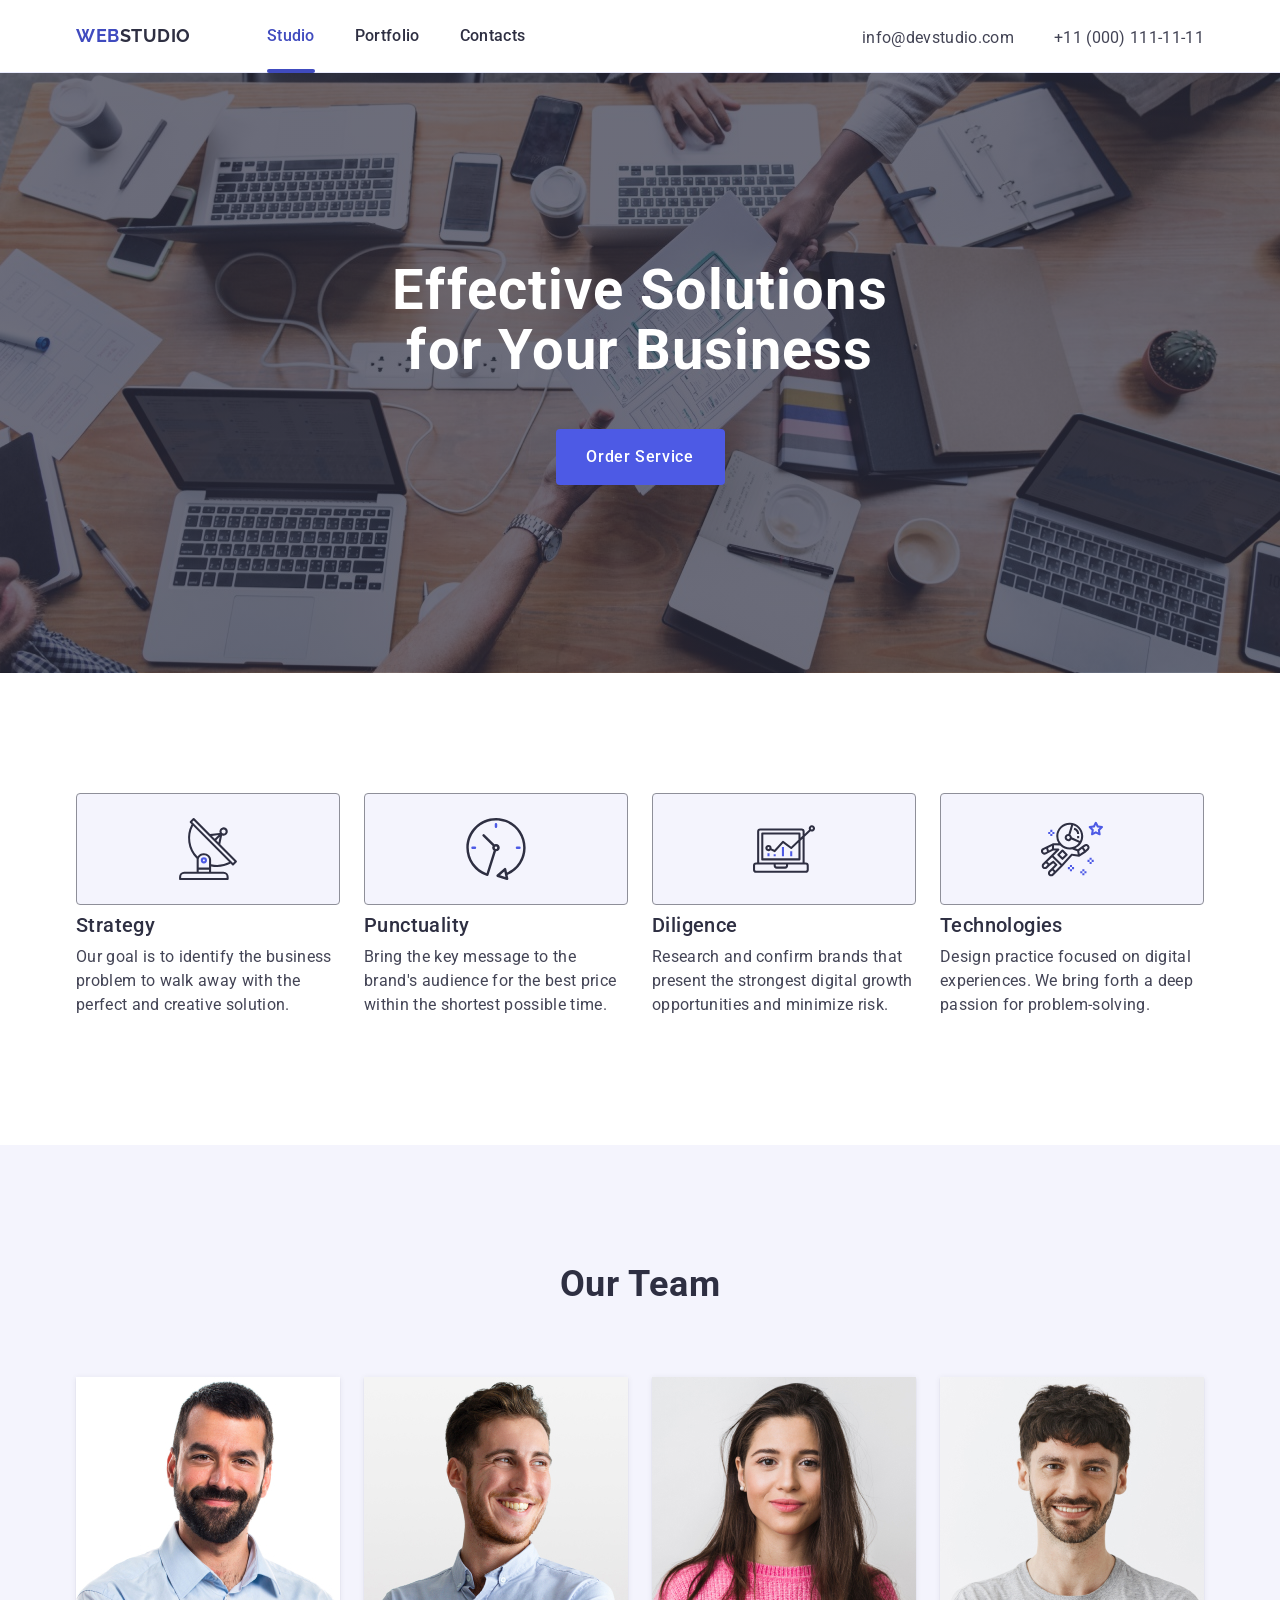
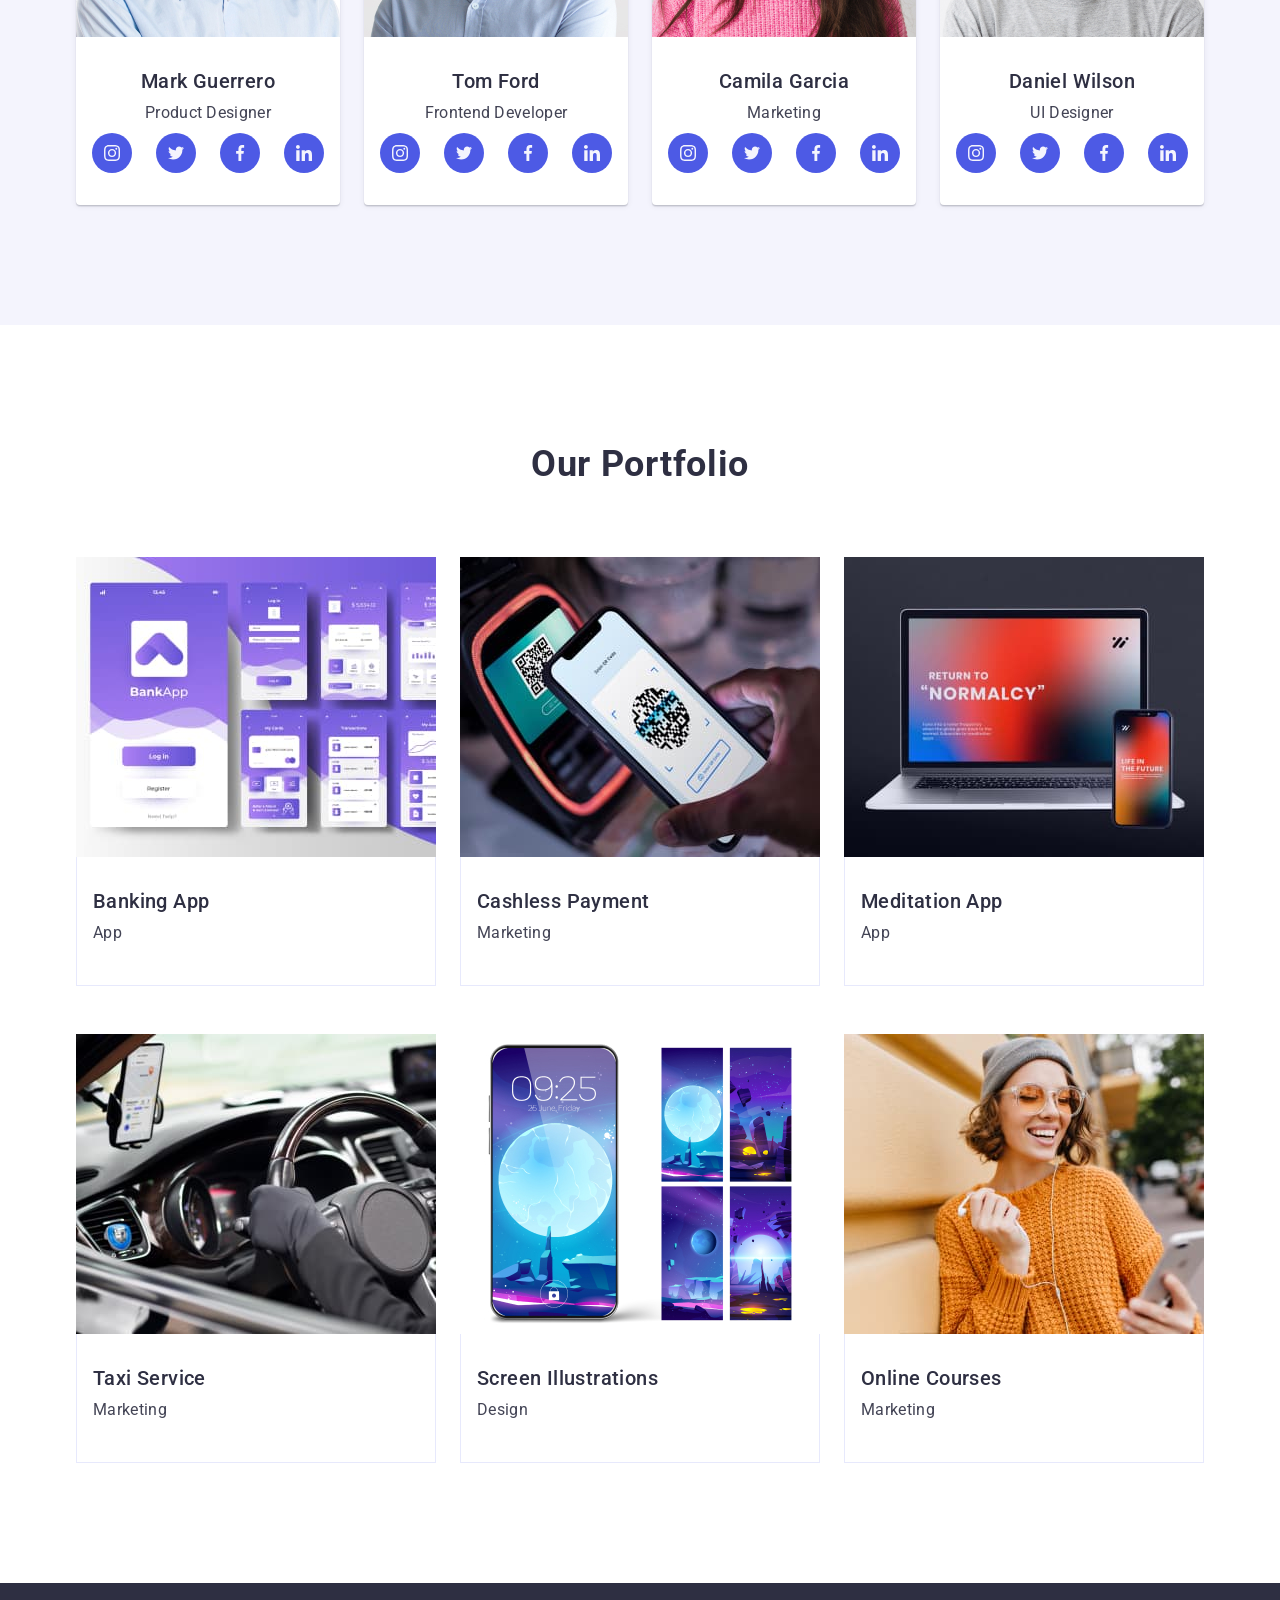
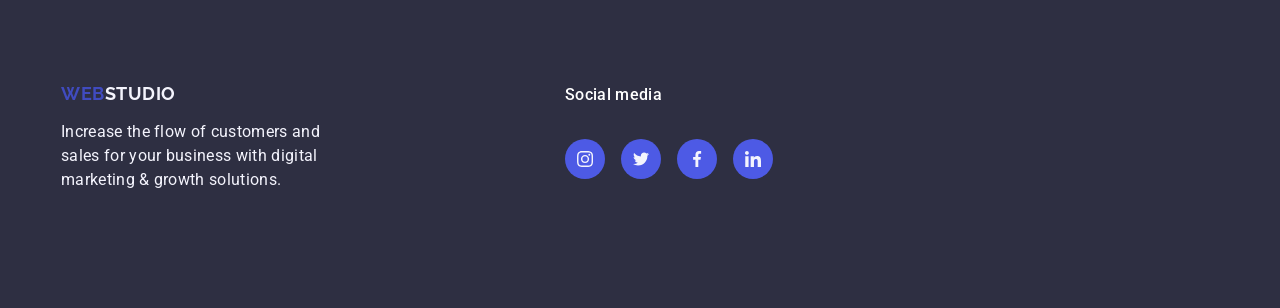
==== commit 8479aa39: "12 ver" ====
--- a/index.html
+++ b/index.html
@@ -156,7 +156,7 @@
 								</div>
 						</li>
 						<li class="list-three">
-							<img src="./images/Team-Card-2.jpg" alt="Tom Ford" width="264" />
+							<img src="./images/Team-Card-2.jpg" alt="Tom Ford" width="264"/>
 							<div class="name">
 								<h3 class="head-tree">Tom Ford</h3>
 								<p class="text-three">Frontend Developer</p>
@@ -195,7 +195,7 @@
 							</div>
 						</li>
 						<li class="list-three">
-							<img src="./images/Team-Card-3.jpg" alt="Camila Garcia" width="264" />
+							<img src="./images/Team-Card-3.jpg" alt="Camila Garcia" width="264"/>
 							<div class="name">
 								<h3 class="head-tree">Camila Garcia</h3>
 								<p class="text-three">Marketing</p>
@@ -232,7 +232,7 @@
 							</div>
 						</li>
 						<li class="list-three">
-							<img src="./images/Team-Card-4.jpg" alt="Daniel Wilson" width="264" />
+							<img src="./images/Team-Card-4.jpg" alt="Daniel Wilson" width="264"/>
 							<div class="name">
 								<h3 class="head-tree">Daniel Wilson</h3>
 								<p class="text-three">UI Designer</p>
--- a/css/styles.css
+++ b/css/styles.css
@@ -4,7 +4,7 @@
 	background-color: #ffffff;
 	text-decoration: none;
 	font-style: normal;
-}
+	}
 h1,
 h2,
 h3,
@@ -34,7 +34,7 @@
 section {
 	padding-top: 120px;
 	padding-bottom: 120px;
-	max-width: 1440px;
+	/* max-width: 1440px; */
 
 }
 .visually-hidden {
@@ -62,7 +62,7 @@
 }
 .caption .container {
 	display: flex;
-	margin: 0 141px;
+	/* margin: 0 141px; */
 	
 }
 
@@ -187,7 +187,7 @@
 
 .section-one {
 	display: flex;
-    max-width: 1440px;
+    /* max-width: 1440px; */
 	background-color: #2e2f42;
 	padding-top: 188px;
 	padding: 188px 0;
@@ -252,7 +252,6 @@
 	flex-direction: column;
 }
 .icon-container {
-	
 	display: flex;
 	align-items: center;
 	justify-content: center;
@@ -290,6 +289,7 @@
 	text-align: left;
 	margin-bottom: 8px;
 }
+
 .text-three {
 	font-family: Roboto;
 	font-size: 16px;
@@ -298,6 +298,7 @@
 	letter-spacing: 0.02em;
 	color: #434455;
 	/* text-align: center; */
+	margin-top: 0;
 	margin-bottom: 8px;
 }
 .section-three {
@@ -327,11 +328,15 @@
 .list-three {
 	background-color: #ffffff;
 	width: calc((100% - 72px) / 4);
+	max-height: 428px;
 	border-radius: 0px 0px 4px 4px;
 	box-shadow: 0px 2px 1px 0px #2E2F4214,
 	0px 1px 1px 0px #2E2F4229, 
 	0px 1px 6px 0px #2E2F4214;
 }
+/* .list-three img {
+	object-fit: cover;
+} */
 .name {
 	padding: 32px 0
 }
@@ -527,6 +532,12 @@
 	max-width: 264px;
 	margin-right: 120px 
 }
+ .basement .link-circle:hover {
+	background-color:#31d0aa;
+}
+.basement .link-circle:focus {
+	background-color: #31d0aa;
+}
 
 .circle-footer {
 	gap: 16px;
